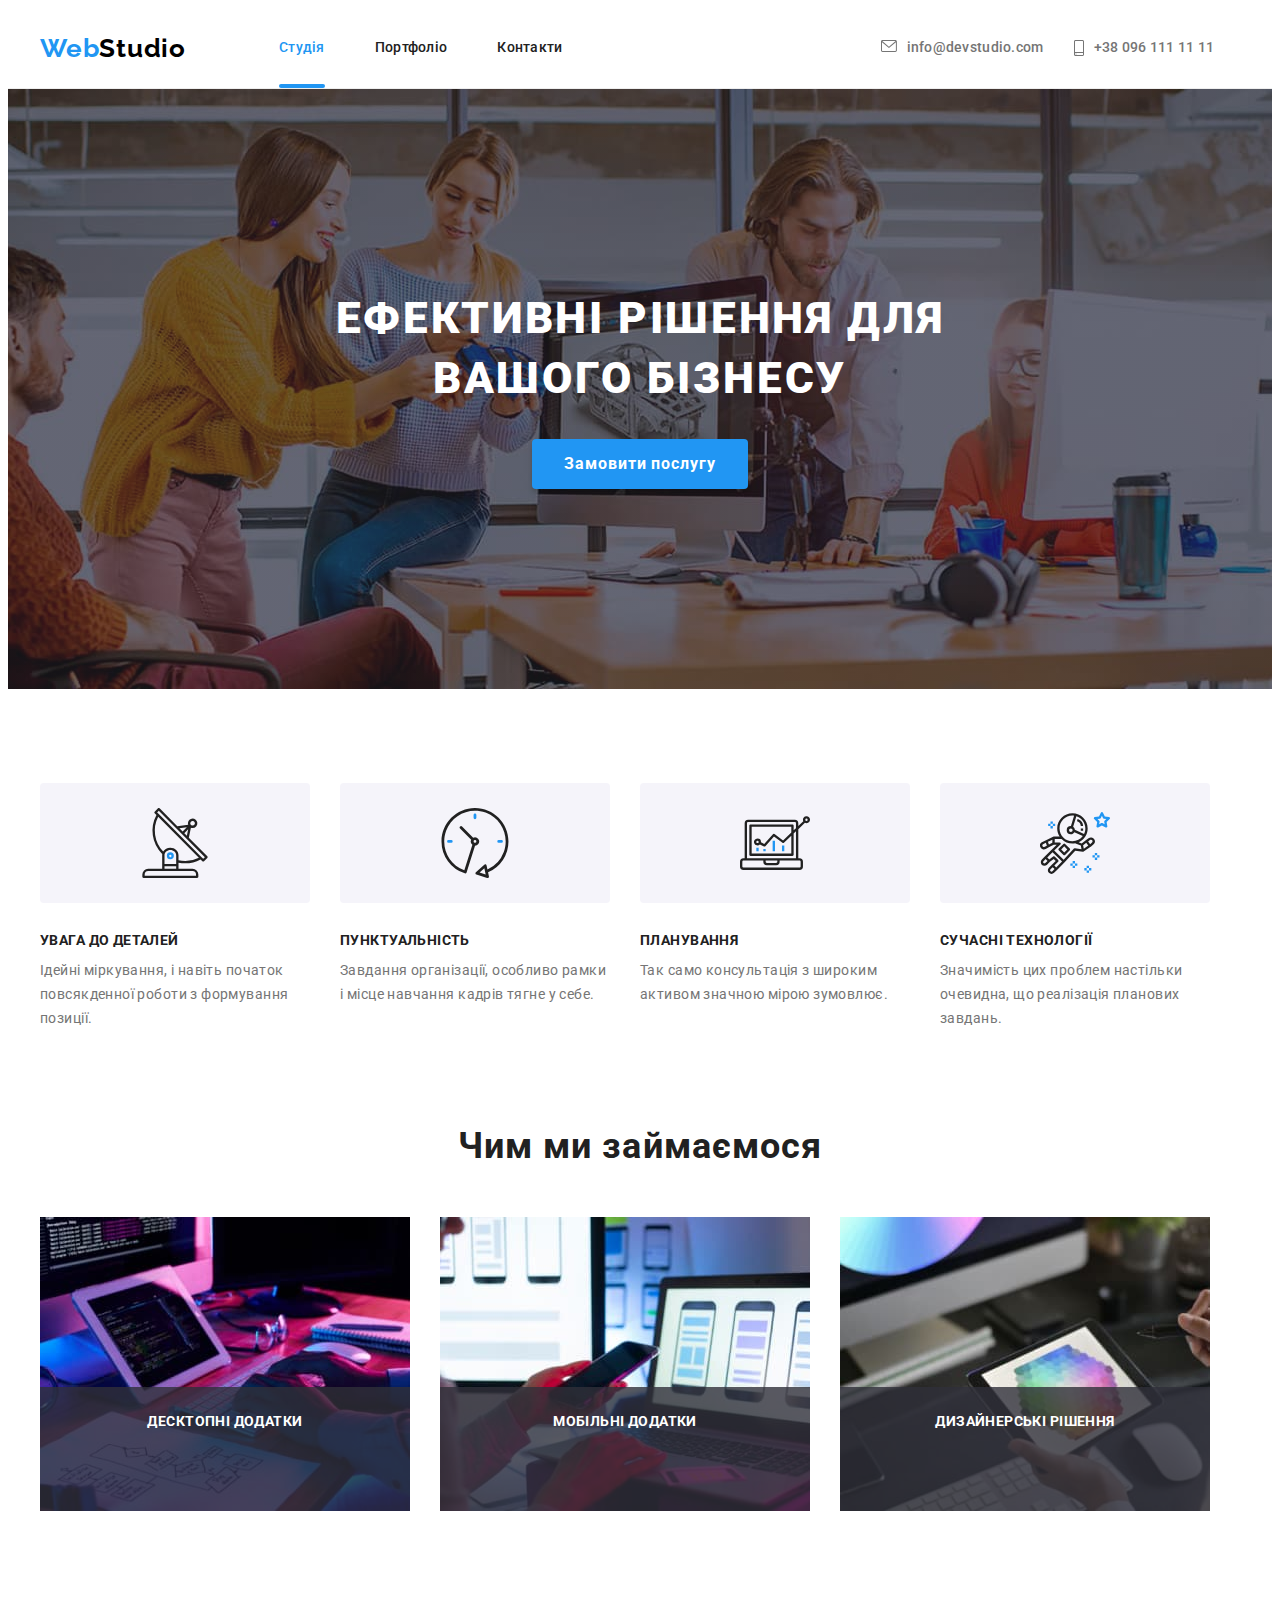
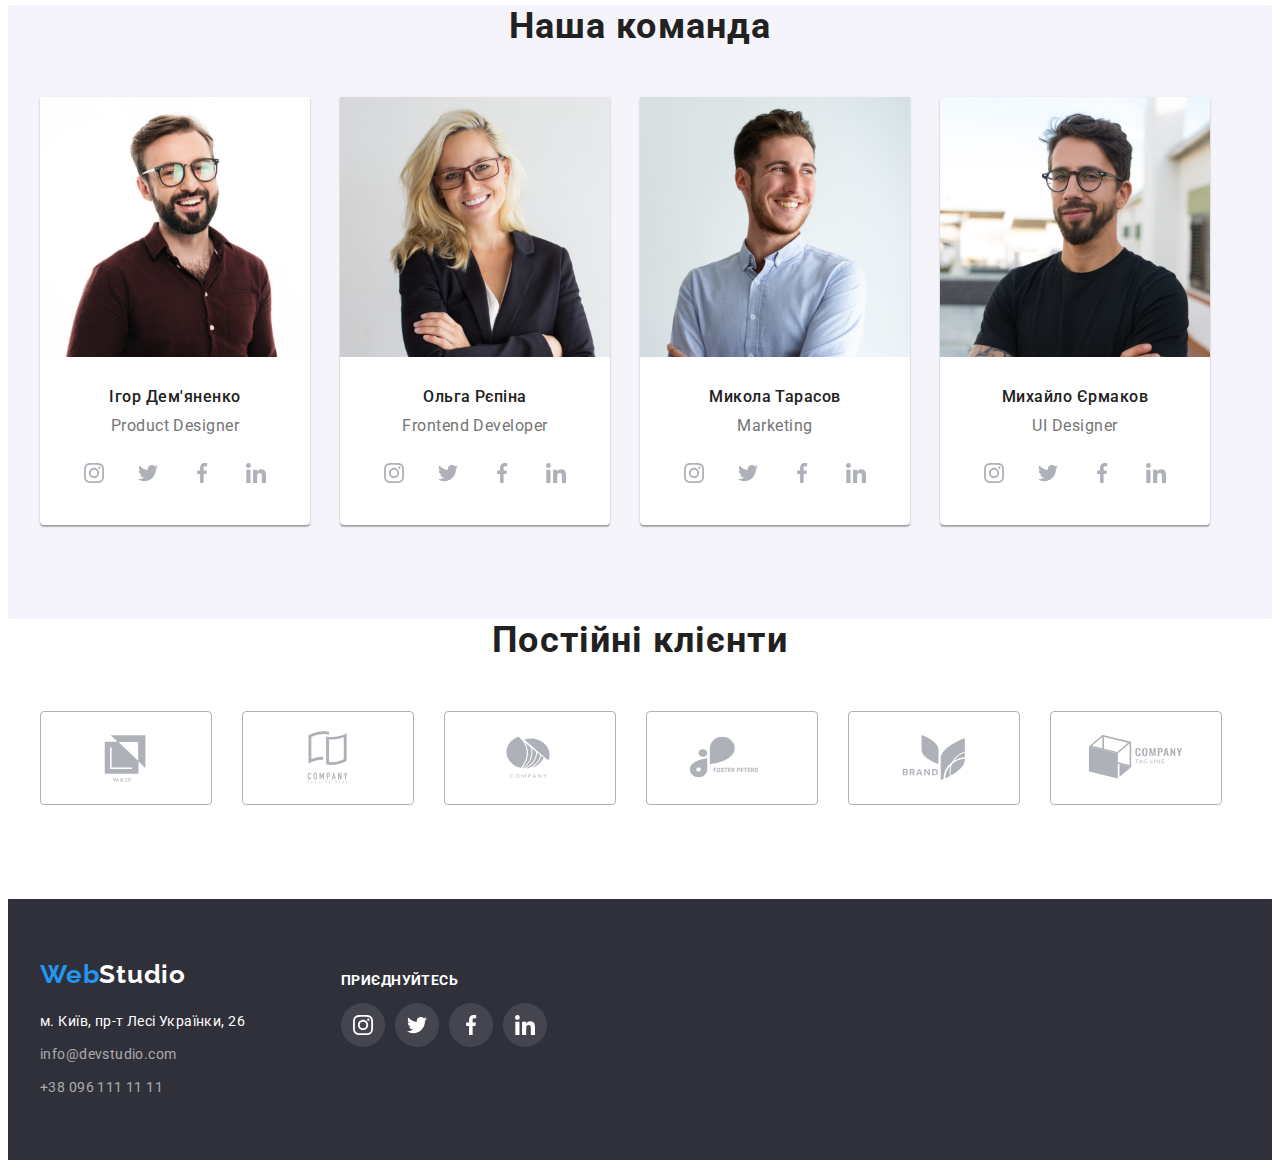
==== index.html @ 36e84498 "Initial commit" ====
<!DOCTYPE html>
<html lang="uk">
<head>
    <meta charset="UTF-8">
    <meta http-equiv="X-UA-Compatible" content="IE=edge">
    <meta name="viewport" content="width=device-width, initial-scale=1.0">
    <title>WebStudio</title>

   <!-- Modern normalize -->
    <link rel="stylesheet" href="https://cdnjs.cloudflare.com/ajax/libs/modern-normalize/1.1.0/modern-normalize.min.css"
    integrity="sha512-wpPYUAdjBVSE4KJnH1VR1HeZfpl1ub8YT/NKx4PuQ5NmX2tKuGu6U/JRp5y+Y8XG2tV+wKQpNHVUX03MfMFn9Q=="
    crossorigin="anonymous" referrerpolicy="no-referrer" />

   <!-- Fonts -->
    <link rel="preconnect" href="https://fonts.googleapis.com" />
    <link rel="preconnect" href="https://fonts.gstatic.com" crossorigin />
    <link href="https://fonts.googleapis.com/css2?family=Raleway:wght@700&family=Roboto:wght@400;500;700;900&display=swap"
        rel="stylesheet" />

    <!-- Custom styles -->
    <link rel="stylesheet" href="./css/styles.css">

</head>
<body>
    <!-- Header section -->
    <header class="header">
        <div class="container heder-container">
            <nav class="main-nav heder-container"> 
                <a class="logo link" href="/">Web<span class="logo-header">Studio</span></a>

                <ul class="site-nav list">
                    <li class="iteam"> <a href="" class=" heder-link link current ">Студія</a></li>
                    <li class="iteam"> <a href="./portfolio.html" class="heder-link link">Портфоліо</a></li>
                    <li class="iteam"> <a href="" class="heder-link link">Контакти</a></li>
                </ul>
            </nav>
            <div class="contacts">
                <a href="info@devstudio.com" class="link contacts-iteam"><svg class="envelope-icon" width="16" height="12">
                        <use href="./images/icons.svg#icon-envelope"></use>
                    </svg> info@devstudio.com</a>
                <a href="tel:+380961111111" class="link contacts-iteam"><svg class="smartphone-icon" width="10" height="16">
                        <use href="./images/icons.svg#icon-smartphone"></use>
                    </svg> +38 096 111 11 11</a>
            </div>
        </div>
    </header>

  <!-- Main section -->
    <main>        
        <!--Hero  -->
        <section class="hero hero-overlay">
            <div class="container">
            <h1 class="hero-title">Ефективні рішення для<br/>вашого бізнесу</h1>
            <button type="button" class="hero-button" data-modal-open>Замовити послугу</button>
            </div>
        </section>
        
        <!-- Feature -->
        <section class="section-feature">
            <div class="container">
            <h2 hidden>Особливості</h2>
            <ul class="feature-list list">
                <li class="sub-list icon-antenna">
                    <h3 class="subtitle transform">УВАГА ДО ДЕТАЛЕЙ</h3>
                    <p class="text">Ідейні міркування, і навіть початок повсякденної роботи з формування позиції.</p>
                </li>
                <li class="sub-list icon-clock">
                    <h3 class="subtitle transform">ПУНКТУАЛЬНІСТЬ</h3>
                    <p class="text">Завдання організації, особливо рамки і місце навчання кадрів тягне у себе.</p>
                </li>
                <li class="sub-list icon-diagram">
                    <h3 class="subtitle transform">ПЛАНУВАННЯ</h3>
                    <p class="text">Так само консультація з широким активом значною мірою зумовлює.</p>
                </li>
                <li class="sub-list icon-astronaut">
                    <h3 class="subtitle transform">СУЧАСНІ ТЕХНОЛОГІЇ</h3>
                    <p class="text">Значимість цих проблем настільки очевидна, що реалізація планових завдань.</p>
                </li>
            </ul>
            </div>
        </section>

        
            <!-- What are we doing? -->
        <section class="section section-devices">
            <div class="container">
            <h2 class="section-title">Чим ми займаємося</h2>
            <ul class="list device-box">
                <li class="device">
                    <img src="./images/box1.jpg" 
                    alt="девайси"
                    width="370"
                    height="294"
                    />
                    <div class="label-overlay">
                        <p class="label-text">Десктопні додатки</p>
                    </div>
                </li>
                <li class="device"><img src="./images/box2.jpg" alt="девайси width="370"
                    height="294""/>
                <div class="label-overlay">
                    <p class="label-text">Мобільні додатки</p>
                </div>
            </li>
                <li class="device"><img src="./images/box3.jpg" alt="девайси width="370"
                    height="294""/>
                <div class="label-overlay">
                    <p class="label-text">Дизайнерські рішення</p>
                </div>
            </li>
            </ul>
            </div>
        </section>

        <!-- Our-team -->
        <section class="section section-our-team">
            <div class="container">
            <h2 class="section-title">Наша команда</h2>
            <ul class="list our-team">
                <li class="team-cards">
                    <img src="./images/img1.jpg" 
                    alt="Член команди"
                    width="270"
                    height="260"
                    >
                    <div class="cards">
                    <h3 class="section-subtitle">Ігор Дем'яненко</h3>
                    <p class="team">Product Designer</p>
                    <ul class="socials list">
                        <li class="socials-iteams">
                            <a class="socials-link link" 
                                href="https://instagram.com"
                                target="_blank"
                                rel="noopener noreferrer"
                                arial-label="Instagram icons"
                            >
                            <svg class="socials-icon" width="20" height="20">
                                <use href="./images/icons.svg#icon-instagram"></use>
                            </svg>
                             </a>
                        </li>
                        <li class="socials-iteams">
                            <a class="socials-link link" 
                                href="https://twitter.com" 
                                target="_blank" 
                                rel="noopener noreferrer"
                                arial-label="Twitter icons">
                            <svg class="socials-icon" width="20" height="20">
                                <use href="./images/icons.svg#icon-twitter"></use>
                            </svg>
                            </a>
                        </li>
                        <li class="socials-iteams">
                            <a class="socials-link link" 
                                href="https://www.facebook.com" 
                                target="_blank" 
                                rel="noopener noreferrer"
                                arial-label="Facebook icons">
                            <svg class="socials-icon" width="20" height="20">
                                <use href="./images/icons.svg#icon-facebook"></use>
                            </svg>
                            </a>
                        </li>
                        <li class="socials-iteams">
                            <a class="socials-link link" 
                            href="https://www.linkedin.com" 
                            target="_blank" 
                            rel="noopener noreferrer"
                            arial-label="Linkedin icons">
                            <svg class="socials-icon" width="20" height="20">
                                <use href="./images/icons.svg#icon-linkedin"></use>
                            </svg>
                            </a>
                        </li>
                    </ul>
                    </div>
                </li>
                <li class="team-cards">
                    <img src="./images/img2.jpg" 
                    alt="Член команди" 
                    width="270" 
                    height="260">
                    <div class="cards">
                    <h3 class="section-subtitle">Ольга Рєпіна</h3>
                    <p class="team">Frontend Developer</p>
                    <ul class="socials list">
                        <li class="socials-iteams">
                            <a class="socials-link link"
                            href="https://instagram.com" target="_blank"
                            rel="noopener noreferrer"
                            arial-label="Instagram icons">
                            <svg class="socials-icon" width="20" height="20">
                                <use href="./images/icons.svg#icon-instagram"></use>
                            </svg>
                            </a>
                        </li>
                        <li class="socials-iteams">
                            <a class="socials-link link" 
                            href="https://twitter.com" 
                            target="_blank" rel="noopener noreferrer"
                            arial-label="Twitter icons">
                            <svg class="socials-icon" width="20" height="20">
                                <use href="./images/icons.svg#icon-twitter"></use>
                            </svg>
                            </a>
                        </li>
                        <li class="socials-iteams">
                            <a class="socials-link link" 
                            href="https://www.facebook.com" 
                            target="_blank" 
                            rel="noopener noreferrer"
                            arial-label="Facebook icons">
                            <svg class="socials-icon" width="20" height="20">
                                <use href="./images/icons.svg#icon-facebook"></use>
                            </svg>
                            </a>
                        </li>
                        <li class="socials-iteams">
                            <a class="socials-link link" 
                            href="https://www.linkedin.com" 
                            target="_blank" 
                            rel="noopener noreferrer"
                            arial-label="Linkedin icons">
                            <svg class="socials-icon" width="20" height="20">
                                <use href="./images/icons.svg#icon-linkedin"></use>
                            </svg>
                            </a>
                        </li>
                    </ul>
                    </div>
                </li>
                <li class="team-cards">
                    <img src="./images/img3.jpg"
                    alt="Член команди" 
                    width="270" 
                    height="260">
                    <div class="cards">
                    <h3 class="section-subtitle">Микола Тарасов</h3>
                    <p class="team">Marketing</p>
                    <ul class="socials list">
                        <li class="socials-iteams">
                            <a class="socials-link link" 
                            href="https://instagram.com" 
                            target="_blank" 
                            rel="noopener noreferrer"
                            arial-label="Instagram icons">
                            <svg class="socials-icon" width="20" height="20">
                                <use href="./images/icons.svg#icon-instagram"></use>
                            </svg>
                            </a>
                        </li>
                        <li class="socials-iteams">
                            <a class="socials-link link" 
                            href="https://twitter.com" 
                            target="_blank" 
                            rel="noopener noreferrer"
                            arial-label="Twitter icons">
                            <svg class="socials-icon" width="20" height="20">
                                <use href="./images/icons.svg#icon-twitter"></use>
                            </svg>
                            </a>
                        </li>
                        <li class="socials-iteams">
                            <a class="socials-link link" 
                            href="https://www.facebook.com" 
                            target="_blank" 
                            rel="noopener noreferrer"
                            arial-label="Facebook icons">
                            <svg class="socials-icon" width="20" height="20">
                                <use href="./images/icons.svg#icon-facebook"></use>
                            </svg>
                            </a>
                        </li>
                        <li class="socials-iteams">
                            <a class="socials-link link" 
                            href="https://www.linkedin.com" 
                            target="_blank" 
                            rel="noopener noreferrer"
                            arial-label="Linkedin icons">
                            <svg class="socials-icon" width="20" height="20">
                                <use href="./images/icons.svg#icon-linkedin"></use>
                            </svg>
                            </a>
                        </li>
                    </ul>
                    </div>
                </li>
                <li class="team-cards">
                    <img src="./images/img4.jpg" 
                    alt="Член команди" 
                    width="270" 
                    height="260">
                    <div class="cards">
                    <h3 class="section-subtitle">Михайло Єрмаков</h3>
                    <p class="team">UI Designer</p>
                    <ul class="socials list">
                        <li class="socials-iteams">
                            <a class="socials-link link" 
                            href="https://instagram.com" 
                            target="_blank" 
                            rel="noopener noreferrer"
                            arial-label="Instagram icons">
                            <svg class="socials-icon" width="20" height="20">
                                <use href="./images/icons.svg#icon-instagram"></use>
                            </svg>
                            </a>
                        </li>
                        <li class="socials-iteams">
                            <a class="socials-link link" 
                            href="https://twitter.com" 
                            target="_blank" 
                            rel="noopener noreferrer"
                            arial-label="Twitter icons">
                            <svg class="socials-icon" width="20" height="20">
                                <use href="./images/icons.svg#icon-twitter"></use>
                            </svg>
                            </a>
                        </li>
                        <li class="socials-iteams">
                            <a class="socials-link link" 
                            href="https://www.facebook.com" 
                            target="_blank" 
                            rel="noopener noreferrer"
                            arial-label="Facebook icons">
                            <svg class="socials-icon" width="20" height="20">
                                <use href="./images/icons.svg#icon-facebook"></use>
                            </svg>
                            </a>
                        </li>
                        <li class="socials-iteams">
                            <a class="socials-link link" 
                            href="https://www.linkedin.com" 
                            target="_blank" 
                            rel="noopener noreferrer"
                            arial-label="Linkedin icons">
                            <svg class="socials-icon" width="20" height="20">
                                <use href="./images/icons.svg#icon-linkedin"></use>
                            </svg>
                            </a>
                        </li>
                    </ul>
                    </div>
                </li>
            </ul>
            </div>
        </section>
        <section class="section section-clients">
            <div class="container">
            <h2 class="regular-clients-title">Постійні клієнти</h2>
            <ul class="list regular-clients">
                <li class="client-icon">
                    <a class="client-company link"
                    href=""
                    target="_blank"
                    rel="noopener noreferrer"
                    aria-label="YA & CO">
                    <svg class="logo-icon" width="106" height="60">
                        <use href="./images/icons.svg#icon-Logo-company1"></use>
                    </svg>
                    </a>
                </li>
                <li class="client-icon">
                    <a class="client-company link" 
                    href="" target="_blank" rel="noopener noreferrer" 
                    aria-label="Company Tagline Here">
                    <svg class="logo-icon" width="106" height="60">
                        <use href="./images/icons.svg#icon-Logo-company2"></use>
                    </svg>
                    </a>
                </li>
                <li class="client-icon">
                    <a class="client-company link" 
                    href="" target="_blank" 
                    rel="noopener noreferrer" 
                    aria-label="COMPANY">
                    <svg class="logo-icon" width="106" height="60">
                        <use href="./images/icons.svg#icon-Logo-company3"></use>
                    </svg>
                    </a>
                </li>
                <li class="client-icon">
                    <a class="client-company link" 
                    href="" target="_blank" 
                    rel="noopener noreferrer" 
                    aria-label="Foster Peters">
                    <svg class="logo-icon" width="106" height="60">
                        <use href="./images/icons.svg#icon-Logo-company4"></use>
                    </svg>
                    </a>
                </li>
                <li class="client-icon">
                    <a class="client-company link" 
                    href="" target="_blank" 
                    rel="noopener noreferrer" 
                    aria-label="Brand">
                    <svg class="logo-icon" width="106" height="60">
                        <use href="./images/icons.svg#icon-Logo-company5"></use>
                    </svg>
                    </a>
                </li>
                <li class="client-icon">
                <a class="client-company link" 
                href="" target="_blank" 
                rel="noopener noreferrer" 
                aria-label="Company Tag Line">
                <svg class="logo-icon" width="106" height="60">
                    <use href="./images/icons.svg#icon-Logo-company6"></use>
                </svg>
                </a>
                </li>
            </ul>
            </div>
        </section>
    </main>

<!-- Footer section -->
<footer class ="footer-bg">
<div class="container footer">
    <div class="footer-adress">
        <div class="ft-logo">
            <a href="./index.html" class="logo link ">Web<span class="logo-footer">Studio</span></a>
        </div>
    <address>
        <ul class="address list">
            <li class="contact-list">
                <a href="https://goo.gl/maps/HazbPc8kqFYKP1meA" 
                target="_blank"
                rel="noopener noreferrer nofololow"
                class="address city link">м. Київ, пр-т Лесі Українки, 26</a>
            </li>
            <li class="contact-list">
                <a href="mailto:info@devstudio.com" class="address info link">info@devstudio.com</a>
            </li>
            <li class="contact-list">
                <a href="tel:+380961111111" class="address info link">+38 096 111 11 11</a>
            </li>
        </ul>
    </address>
    </div>
   
    
    <div class="social-networks">
        <h3 class="title-social-networks">ПРИЄДНУЙТЕСЬ</h3>
        <ul class="ft-socials list">
            <li class="socials-iteams">
                <a class="ft-socials-link link" 
                href="https://instagram.com" 
                target="_blank" rel="noopener noreferrer"
                arial-label="Instagram icons">
                 <svg class="ft-socials-icon" width="20" height="20">
                    <use href="./images/icons.svg#icon-instagram"></use>
                </svg>
                </a>
             </li>
            <li class="socials-iteams">
                <a class="ft-socials-link link" href="https://twitter.com" target="_blank" rel="noopener noreferrer"
                    arial-label="Twitter icons">
                    <svg class="ft-socials-icon" width="20" height="20">
                        <use href="./images/icons.svg#icon-twitter"></use>
                    </svg>
                </a>
            </li>
            <li class="socials-iteams">
                <a class="ft-socials-link link" href="https://www.facebook.com" target="_blank" rel="noopener noreferrer"
                    arial-label="Facebook icons">
                    <svg class="ft-socials-icon" width="20" height="20">
                        <use href="./images/icons.svg#icon-facebook"></use>
                    </svg>
                </a>
            </li>
            <li class="socials-iteams">
                <a class="ft-socials-link link" href="https://www.linkedin.com" target="_blank" rel="noopener noreferrer"
                    arial-label="Linkedin icons">
                    <svg class="ft-socials-icon" width="20" height="20">
                        <use href="./images/icons.svg#icon-linkedin"></use>
                    </svg>
                </a>
            </li>
        </ul>
    </div>
</div>
</footer>

<!-- Modal Window-->
<div class="backdrop is-hidden" data-modal>
    <div class="modal">
        <button class="btn-close" data-modal-close>
            <svg class="icon-close" width="18px" height="18px">
                 <use href="images/icons.svg#icon-close-black"></use>
            </svg>
        </button>
    </div>
</div>

<!-- Script -->
<script src="./js/modal.js"></script>

</body>
</html>
---- css/styles.css ----
:root {
    --accent-color: #2196F3;
    --primary-text-color: #757575;
    --primary-heading-color: #212121;
    --primary-color:#FFFFFF;
    --background-color: #2F303A;
    --secondary-logo-color: #000000;
    --secondary-contacts-color:rgba(255, 255, 255, 0.6);
    --color-shadow-hero-button: rgba(0, 0, 0, 0.15);
    --color-bg-btn-filters: #F5F4FA;
    --border-color: #EEEEEE;
    --main-icons-color: #AFB1B8;


    /* Fonts */
    --main-font: Roboto;
    --logo-font: Raleway;

    --anima-fast: 250ms cubic-bezier(0.4, 0, 0.2, 1);
}


/* Base styles */
body {
    font-family: var(--main-font), sans-serif;
    background-color: var(--primary-color);
    color: var(--primary-text-color);
}
.list {
    padding: 0;
    margin: 0;
    list-style: none;
}
.link {
    text-decoration: none;
}

.container {
    width: 1200px;
    padding-right: 15px;
    padding-left: 15px;
    margin: 0 auto;
   
    
}

img {
    display: block;
    max-width: 100%;
    height: auto;
}

.logo {
        font-family: var(--logo-font);
        font-weight: 700;
        font-size: 26px;
        line-height: 1.19;
        letter-spacing: 0.03em;
    
        color: var(--accent-color);
}
.logo-header {
    color:var(--secondary-logo-color);
}
.logo-footer {
    color: var(--primary-color);
}
button {
    border: 0;
}

/* Header */

/*Nav*/
.header {
    border-bottom: 1px solid var(--border-color);
}
.heder-container {
    display: flex;
    align-items: center;
}
.main-nav {
    display: flex;
}
.site-nav {
    display: flex;
    margin-left: 93px;
    margin-right: 318px;
}

 .site-nav .iteam:not(:last-child) {
    margin-right: 50px;
}

.site-nav .link {
    display: block;
    padding-top: 32px;
    padding-bottom: 32px;

    color: var(--primary-heading-color);
    font-weight: 500;
    font-size: 14px;
    line-height: 1.14;
    letter-spacing: 0.02em;

    transition: color var(--anima-fast);

    
}
.site-nav .link:hover,
.site-nav .link:focus {
    color: var(--accent-color);
}
.site-nav .link.current {
    color: var(--accent-color);
}
.heder-link {
    position: relative;
}
.heder-link::after {
    content: "";
    position: absolute;
    bottom: 0;

    display: block;
    width: 100%;
    height: 4px;

    border-radius: 2px;
    background-color: var(--accent-color);
    opacity: 0;
}
.heder-link.current::after {
    opacity: 1;
}

.contacts {
    display: flex;
    align-items: center;
    gap: 30px;
}

.contacts-iteam {
    display: flex;
    justify-content: center;
    gap: 10px;

    font-weight: 500;
    font-size: 14px;
    line-height: 1.14;
    letter-spacing: 0.02em;

    color: var(--primary-text-color);

    transition: color var(--anima-fast);
}

.envelope-icon,
.smartphone-icon {
    fill: currentColor;
}
.contacts-iteam:hover,
.contacts-iteam:focus {
    color: var(--accent-color);
}



/* Hero*/
.hero {
    background: var(--background-color);
    text-align: center;
    padding-top: 200px;
    padding-bottom: 200px;
}
.hero-overlay {
    max-width: 1600px;
    height: 600;
    margin-left: auto;
    margin-right: auto;
    background-image: linear-gradient(rgba(47, 48, 58, 0.4), rgba(47, 48, 58, 0.4)),
     url('../images/hero.jpg');
    background-repeat: no-repeat;
    background-position: center;
    background-size: cover;
    
}
.hero-title {
    margin-top: 0;
    margin-bottom: 30px;
        
    font-weight: 900;
    font-size: 44px;
    line-height: 1.36;
    letter-spacing: 0.06em;
    text-transform: uppercase;

    color: var(--primary-color);

     
}
.hero-button {
    padding: 10px 32px;
    
    font-family: inherit;
    font-weight: 700;
    font-size: 16px;
    line-height: 1.9;
    align-items: center;   
    letter-spacing: 0.06em;
    cursor: pointer;

    color: var(--primary-color);
    background: var(--accent-color);
    box-shadow: 0px 4px 4px var(--color-shadow-hero-button);
    border-radius: 4px;
}


/*Section*/

.section {
    padding-bottom: 94px;
}
.section-title {
    margin-top: 0;
    margin-bottom: 50px;

    font-size: 36px;
    line-height: 1.17;
    text-align: center;
    letter-spacing: 0.03em;

    color: var(--primary-heading-color);
}


/* Features */
.section-feature {
    padding-top: 94px;
    padding-bottom: 94px;
    
}

.feature-list {
    display: flex;
}
.sub-list {
    width: 270px;
}
.sub-list::before {
    display: block;
    content: "";
    height: 120px;
    background-size: 70px;
    background-repeat: no-repeat;
    background-position: center;
    background-color: var(--color-bg-btn-filters);
    
    margin-bottom: 30px;
    border-radius: 4px;
}
.icon-antenna::before {
    background-image: url(../images/antenna.svg);
    
}
.icon-clock::before {
    background-image: url(../images/clock.svg);
    
}
.icon-diagram::before {
    background-image: url(../images/diagram.svg);
   
}
.icon-astronaut::before {
    background-image: url(../images/astronaut.svg);
    
}
 .feature-list .sub-list:not(:last-child) {
     margin-right: 30px;
 }
.subtitle {
    margin-top: 0;
    margin-bottom: 10px;

    font-size: 14px;
    line-height: 1.14;
    letter-spacing: 0.03em; 
    text-transform: uppercase;

    color: var(--primary-heading-color);
}
.text {
    margin-top: 0;
    margin-bottom: 0;
    
    font-size: 14px;
    line-height: 1.71;
    letter-spacing: 0.03em;

    color: var(--primary-text-color);
}

/* What are we doing? */
/* Чим займаємося */
.device {
    position: relative;
    padding-top: 0;
    
}
.device-box {
    display: flex;
}
.device:not(:last-child) {
    margin-right: 30px;
}
.label-overlay {
    position: absolute;
    bottom: 0;
    padding-top: 27px;
    padding-bottom: 27px;

    width: 100%;
    height: 70px;
    

    background: rgba(47, 48, 58, 0.8);
}
.label-text {
    margin: 0;

    font-weight: 700;
    font-size: 14px;
    line-height: 1.14;
    text-align: center;
    letter-spacing: 0.03em;
    text-transform: uppercase;
    
    color: var(--primary-color);
}

/* Our-team */
/* Наша команда */
.section-our-team {
    background-color: var(--color-bg-btn-filters);
    padding-bottom: 94px;
}
.our-team {
    display: flex;

}
.team-cards {
    background: var(--primary-color);
    box-shadow: 0px 1px 3px rgba(0, 0, 0, 0.12), 0px 1px 1px rgba(0, 0, 0, 0.14), 0px 2px 1px rgba(0, 0, 0, 0.2);
    border-radius: 0px 0px 4px 4px;
}
.team-cards:not(:last-child) {
    margin-right: 30px;
}

.team {
    margin-top: 0;
    margin-bottom: 16px;

    font-size: 16px;
    line-height: 1.19;
    letter-spacing: 0.03em;

    color: var(--primary-text-color);
}
.cards{
    padding-top: 30px;
    padding-bottom: 30px;
    text-align: center;
}
.section-subtitle {
    margin-top: 0;
    margin-bottom: 10px;
    
    font-weight: 500;
    font-size: 16px;
    line-height: 1.19;
    letter-spacing: 0.03em;

    color: var(--primary-heading-color);
 }
 /* Socials */
 .socials {
    display: flex;
    justify-content: center;
    align-items: center;
    gap: 10px;
 }
.socials-link {
    display: flex;
    justify-content: center;
    align-items: center; 
    width: 44px;
    height: 44px;
    border-radius: 50%;

    color: var(--primary-color);

    transition: background var(--anima-fast);
}
.socials-link:hover,
.socials-link:focus {
    background: var(--accent-color);
}
.socials-icon {
    fill: var(--main-icons-color);
    transition: fill var(--anima-fast);
}
.socials-link:hover .socials-icon,
.socials-link:focus .socials-icon {
    fill: var(--primary-color);
}

/* Regular clients */
/* Постійні клієнти */
.regular-clients-title {
    margin-top: 0;
    margin-bottom: 50px;

    font-size: 36px;
    line-height: 1.17;
    text-align: center;
    letter-spacing: 0.03em;
    
    color: var(--primary-heading-color);
}

.regular-clients {
    display: flex;
    gap: 30px;
}
.client-company {
    display: flex;
    justify-content: center;
    align-items: center;

    width: 170px;
    height: 92px;

    border: 1px solid var(--main-icons-color);
    border-radius: 4px;

    transition: border-color var(--anima-fast);
}
.client-company:hover, 
.client-company:focus {
    border-color: var(--accent-color);
}

.logo-icon {
fill: var(--main-icons-color);

transition: fill var(--anima-fast);
}
.client-company:hover .logo-icon,
.client-company:focus .logo-icon{
    border-color: var(--accent-color);
    fill: var(--accent-color);
} 

/* Footer*/
.address {
    font-style: normal;
    font-size: 14px;
    line-height: 1.71;
    letter-spacing: 0.03em;  

    transition: color var(--anima-fast);
}
.ft-logo {
    margin-bottom: 20px;
}
.contact-list {
    width: 231px;
}
.contact-list:not(:last-child) {
    margin-bottom: 9px;
}
.address .city {
    color: var(--primary-color);   
}
.address .info {
    color: var(--secondary-contacts-color); 
}
.address:hover,
.address:focus {
    color: var(--accent-color);
}
.footer-bg {
    background: var(--background-color);
    padding-top: 60px;
    padding-bottom: 60px;
}
 /* Соціальні мережі */
/* social networks */
.footer {
    display: flex;
    gap: 70px;
}

.social-networks {
    display: block;
    width: 206px;
    padding: 0;
} 
.title-social-networks {
    font-size: 14px;
    line-height: 1.14;
    letter-spacing: 0.03em;
    text-transform: uppercase;
    
    color: var(--primary-color);
}
.ft-socials {
     display: flex;
     justify-content: center;
     align-items: center;
     gap: 10px;
}

.ft-socials-link {
    display: flex;
    justify-content: center;
    align-items: center;
    width: 44px;
    height: 44px;

    border-radius: 50%;
    background: rgba(255, 255, 255, 0.1);
    
    transition: background var(--anima-fast);
}
 .ft-socials-icon {
     fill: var(--primary-color);
}

 .ft-socials-link:hover,
 .ft-socials-link:focus {
     background: var(--accent-color);
}

 

/* Portfolio */
.project {
    padding-top: 94px;
    padding-bottom: 94px;
}
.filter {
    display: flex;
    justify-content: center;
    margin-bottom: 50px;
}
.btn {
    background: var(--color-bg-btn-filters);
    border-radius: 4px;
}
.btn:not(:last-child) {
    margin-right: 8px;
    
}
.button-filter {
    padding: 6px 22px;
    border-radius: 4px;
       
    font-family: inherit;
    font-style: normal;
    font-weight: 500;
    font-size: 16px;
    line-height: 1.62;
    text-align: center;
    letter-spacing: 0.03em;
    cursor: pointer;

    color: var(--primary-heading-color);

    transition: background var(--anima-fast), box-shadow var(--anima-fast), color var(--anima-fast);
}
.button-filter:hover,
.button-filter:focus {
    background: var(--accent-color);
    box-shadow: 0px 3px 1px rgba(0, 0, 0, 0.1), 0px 1px 2px rgba(0, 0, 0, 0.08), 0px 2px 2px rgba(0, 0, 0, 0.12);
    color: var(--primary-color);
}

.group {
    display: flex;
    flex-wrap: wrap;
}
.group-iteam {
    width: 370px;
    background: var(--primary-color);
    border: 1px solid var(--border-color);

    transition: box-shadow var(--anima-fast);
}
.group-thumb {
    position: relative;
    overflow: hidden;
        
}

.group-iteam-overlay {
    position: absolute;
    top: 0;
    left: 0;

    transform: translateY(100%);
    
    width: 100%;
    height: 294;
    padding: 63px 24px; 

    background: rgba(33, 150, 243, 0.9);

    transition: transform var(--anima-fast);
    
}
.text-overlay {
    margin: 0;
   
    font-size: 18px;
    line-height: 1.56;
    letter-spacing: 0.03em;
    
    color: var(--primary-color); 
}
.group-iteam:hover .group-iteam-overlay {
    transform: translateY(0);
}
.group-iteam:not(:nth-child(3n)) {
    margin-right: 30px;
}
.group-iteam:not(:nth-last-child(-n+3)) {
    margin-bottom: 30px;
}
.group-iteam:hover,
.group-iteam:focus {
    box-shadow: 0px 1px 1px rgba(0, 0, 0, 0.12), 0px 4px 4px rgba(0, 0, 0, 0.06), 1px 4px 6px rgba(0, 0, 0, 0.16);team-cards
}
.group-container {
   padding: 20px 24px;
}
    
.group-title {   
    margin-top: 0;
    margin-bottom: 4px;

    font-size: 18px;
    line-height: 2;
    letter-spacing: 0.06em;

    color: var(--primary-heading-color);
}
.group-text {
    margin-top: 0;
    margin-bottom: 0;
    
    font-size: 16px;
    line-height: 1.88;
    letter-spacing: 0.03em;

    color: var(--primary-text-color);
}

/* Modal Window */
.backdrop {
    position: fixed;
    top: 0;
    left: 0;
    width: 100%;
    height: 100%;

    background: rgba(0, 0, 0, 0.2);

    opacity: 1;
    transition: opacity var(--anima-fast), visibility var(--anima-fast);
}
.backdrop.is-hidden {
    opacity: 0;
    visibility: hidden;
    pointer-events: none;

}
.backdrop.is-hidden.modal {
    opacity: 0;
    transform: translate (-50%, -50%) scale(0.3);
}
.modal {
    position: absolute;
    top: 50%;
    left: 50%;
    transform: translate(-50%, -50%);

    min-width: 528px;
    min-height: 581px;

    background: var(--primary-color);
    box-shadow: 0px 1px 3px rgba(0, 0, 0, 0.12), 0px 1px 1px rgba(0, 0, 0, 0.14), 0px 2px 1px rgba(0, 0, 0, 0.2);
    border-radius: 4px;

    transform: translate (-50%, -50%) scale(1);

    transition: transform var(--anima-fast), opacity var(--anima-fast);
}
.btn-close {
    position: absolute;
    top: 8px;
    right: 8px;
    
    padding: 0;
    display: inline-flex;
    justify-content: center;
    align-items: center;
    cursor: pointer;

    width: 30px;
    height: 30px;

    background: var(--primary-color);
    border: 1px solid rgba(0, 0, 0, 0.1);
    border-radius: 50%;
    
    
}
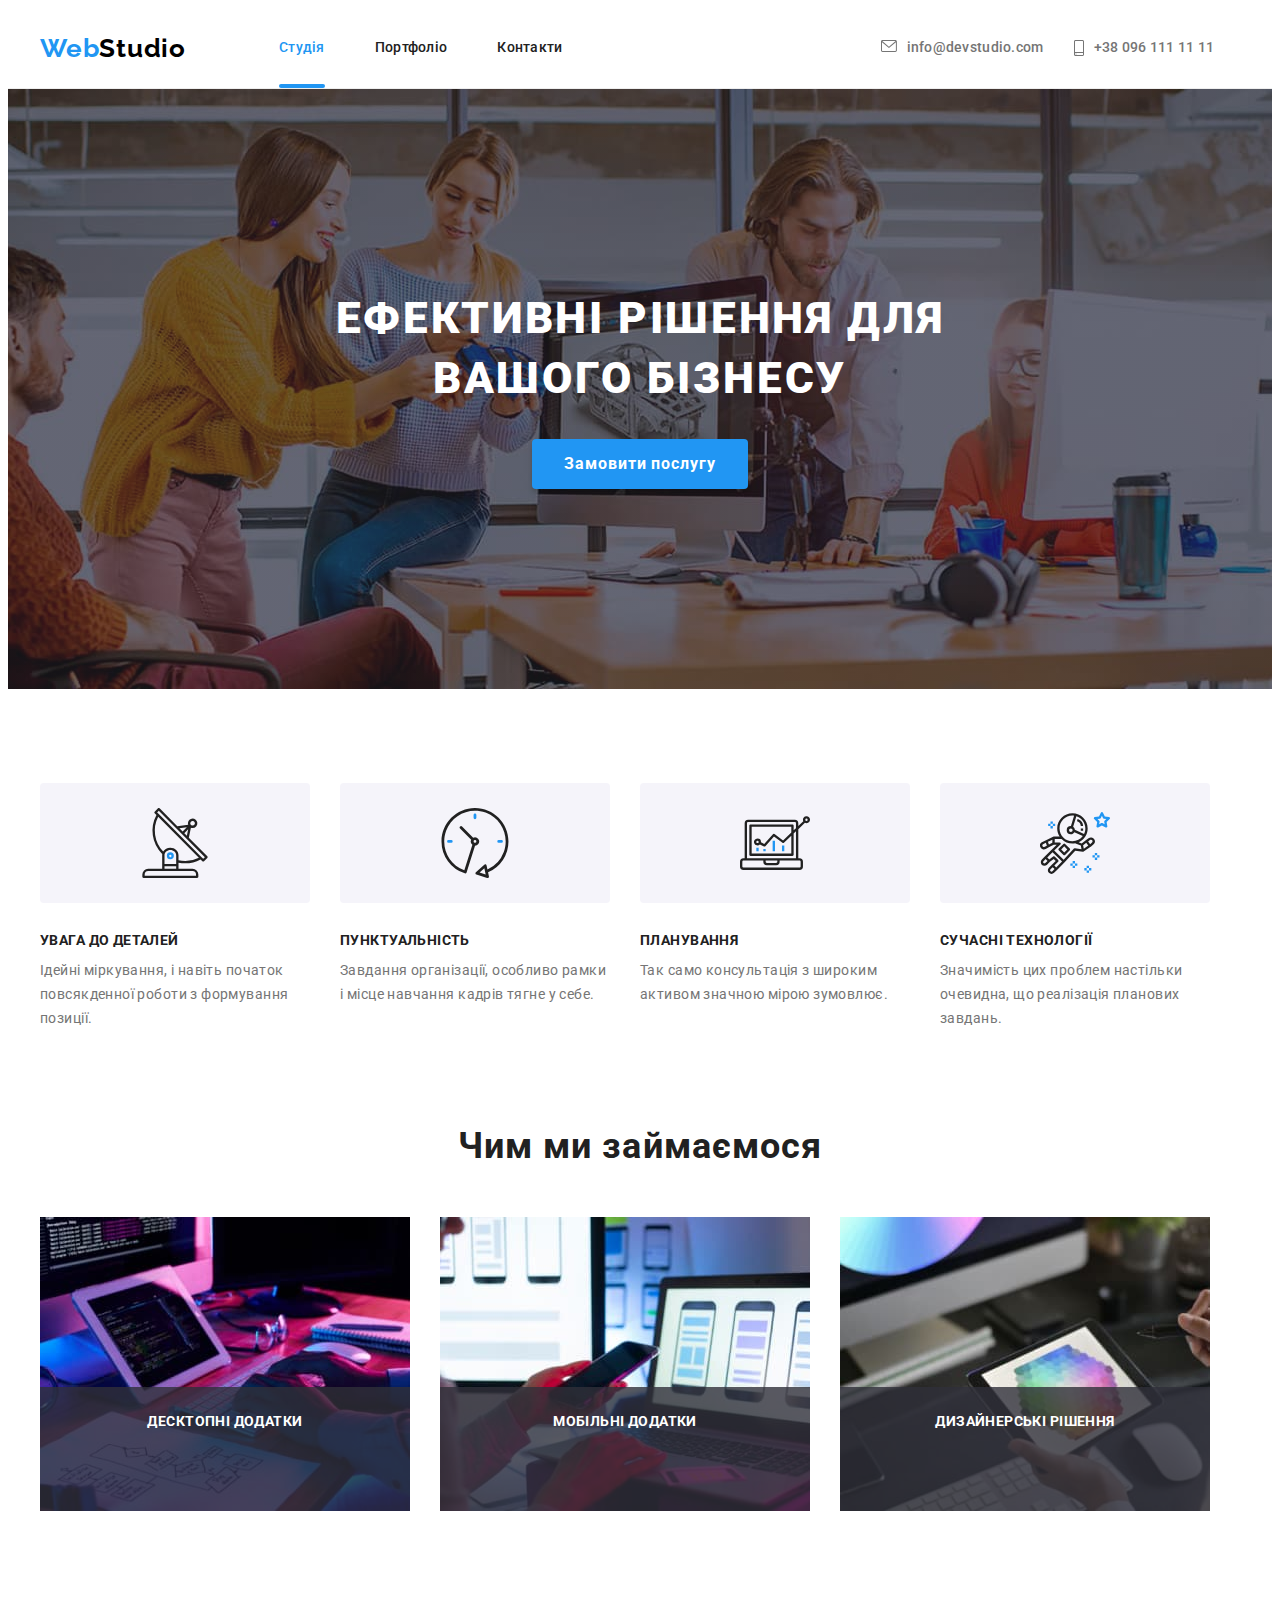
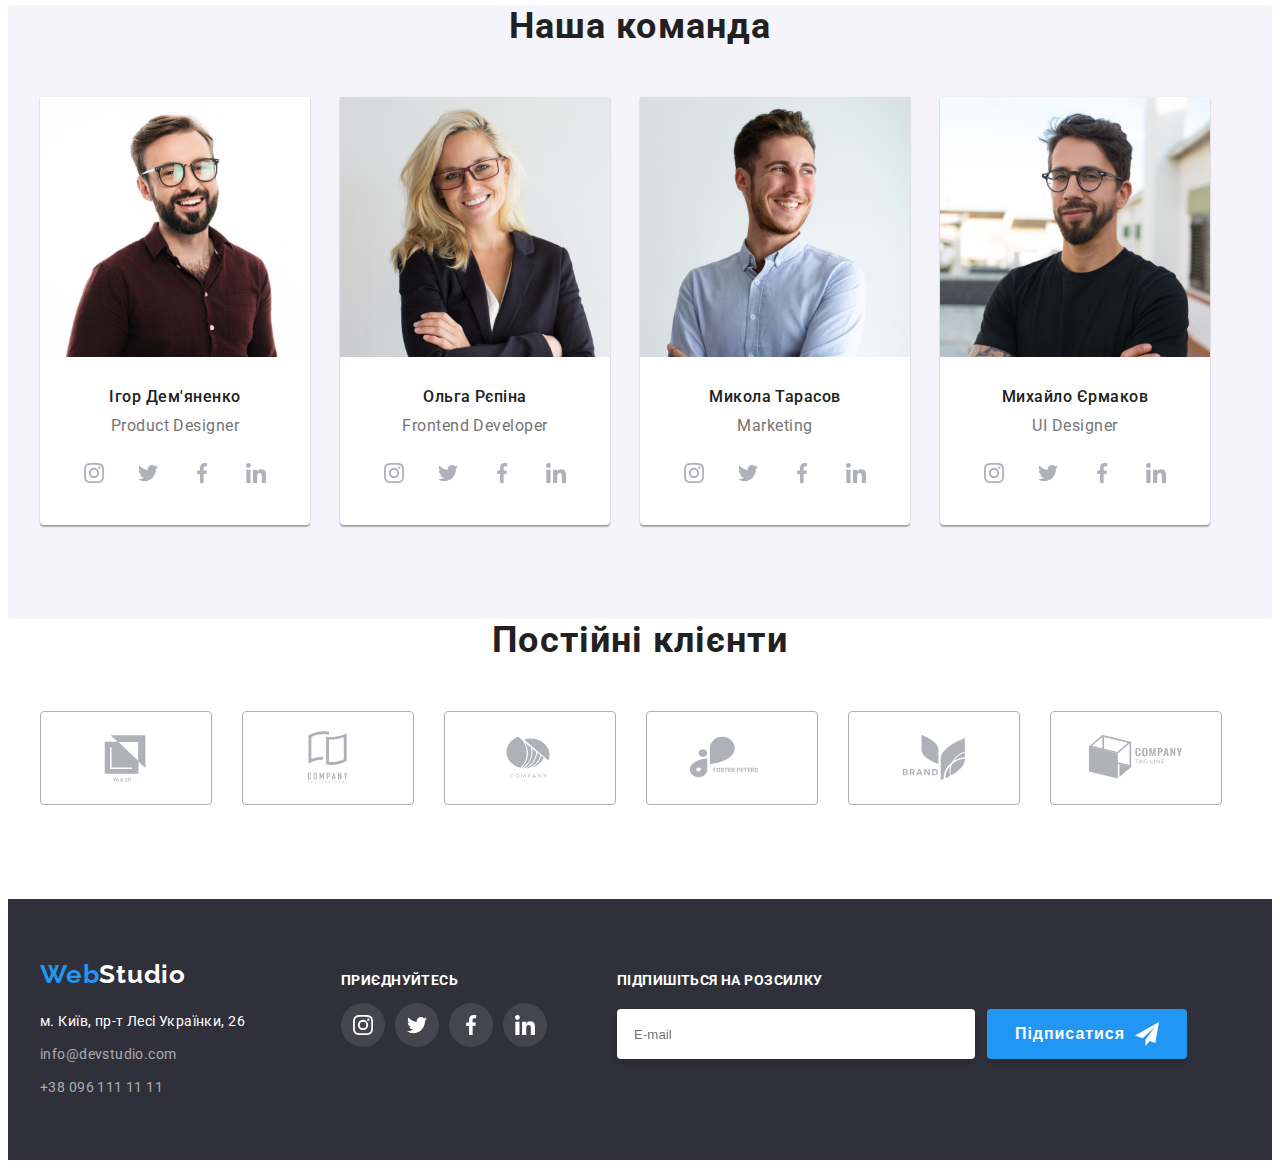
==== commit a7fc42fc: "footer-form" ====
--- a/index.html
+++ b/index.html
@@ -420,22 +420,22 @@
         <div class="ft-logo">
             <a href="./index.html" class="logo link ">Web<span class="logo-footer">Studio</span></a>
         </div>
-    <address>
-        <ul class="address list">
-            <li class="contact-list">
-                <a href="https://goo.gl/maps/HazbPc8kqFYKP1meA" 
-                target="_blank"
-                rel="noopener noreferrer nofololow"
-                class="address city link">м. Київ, пр-т Лесі Українки, 26</a>
-            </li>
-            <li class="contact-list">
-                <a href="mailto:info@devstudio.com" class="address info link">info@devstudio.com</a>
-            </li>
-            <li class="contact-list">
-                <a href="tel:+380961111111" class="address info link">+38 096 111 11 11</a>
-            </li>
-        </ul>
-    </address>
+        <address>
+            <ul class="address list">
+                <li class="contact-list">
+                    <a href="https://goo.gl/maps/HazbPc8kqFYKP1meA" 
+                    target="_blank"
+                    rel="noopener noreferrer nofololow"
+                    class="address city link">м. Київ, пр-т Лесі Українки, 26</a>
+                </li>
+                <li class="contact-list">
+                    <a href="mailto:info@devstudio.com" class="address info link">info@devstudio.com</a>
+                </li>
+                <li class="contact-list">
+                    <a href="tel:+380961111111" class="address info link">+38 096 111 11 11</a>
+                </li>
+            </ul>
+        </address>
     </div>
    
     
@@ -478,6 +478,21 @@
             </li>
         </ul>
     </div>
+    <div class="footer-subscription">
+        <h3 class="title-subscription">Підпишіться на розсилку</h3>
+        <form class="form-subscription" name="subscription" >
+            <div class="subscription">
+                <label class="user-mail">
+                    <input  class="e-mail" type="email" name="user_mail" placeholder="E-mail"/>
+                    <button type="submit" class="btn-subscription">Підписатися 
+                        <svg class="icon-send" width="24" height="24">
+                            <use href="./images/icons.svg#icon-send"></use>
+                        </svg>
+                    </button>
+                </label>
+            </div>
+        </form>
+    </div>
 </div>
 </footer>
 
@@ -489,6 +504,7 @@
                  <use href="images/icons.svg#icon-close-black"></use>
             </svg>
         </button>
+        
     </div>
 </div>
 
--- a/css/styles.css
+++ b/css/styles.css
@@ -544,6 +544,70 @@
      background: var(--accent-color);
 }
 
+/* Subscription
+Підписка */
+
+.footer-subscription {
+    display: block;
+    width: 570px;
+    padding: 0;
+}
+.form-subscription {
+   
+}
+.title-subscription {
+    margin-top: 14px;
+    margin-bottom: 20px;
+
+    font-weight: 700;
+    font-size: 14px;
+    line-height: 1.14;
+    letter-spacing: 0.03em;
+    text-transform: uppercase;
+    
+    color: var(--primary-color);
+}
+/* .subscription {
+    display: inline-flex;
+    width: 570px;
+ 
+} */
+.user-mail{
+    display: flex;
+    gap: 12px;
+    
+}
+.e-mail {
+    width: 358px;
+    padding-left: 16px;
+    border: 1px solid rgba(255, 255, 255, 0.3);
+    filter: drop-shadow(0px 4px 4px rgba(0, 0, 0, 0.15));
+    border-radius: 4px;
+    
+}
+
+.btn-subscription {
+    display: flex;
+    align-items: center;
+    text-align: center;
+    padding: 10px 28px;
+    gap: 10px;
+    cursor: pointer;
+
+    font-weight: 700;
+    font-size: 16px;
+    line-height: 1.89;
+    letter-spacing: 0.06em;   
+    
+    background-color: var(--accent-color);
+    box-shadow: 0px 4px 4px rgba(0, 0, 0, 0.15);
+    border-radius: 4px;
+    color: var(--primary-color);
+
+}
+.icon-send {
+    fill: var(--primary-color);
+}
  
 
 /* Portfolio */
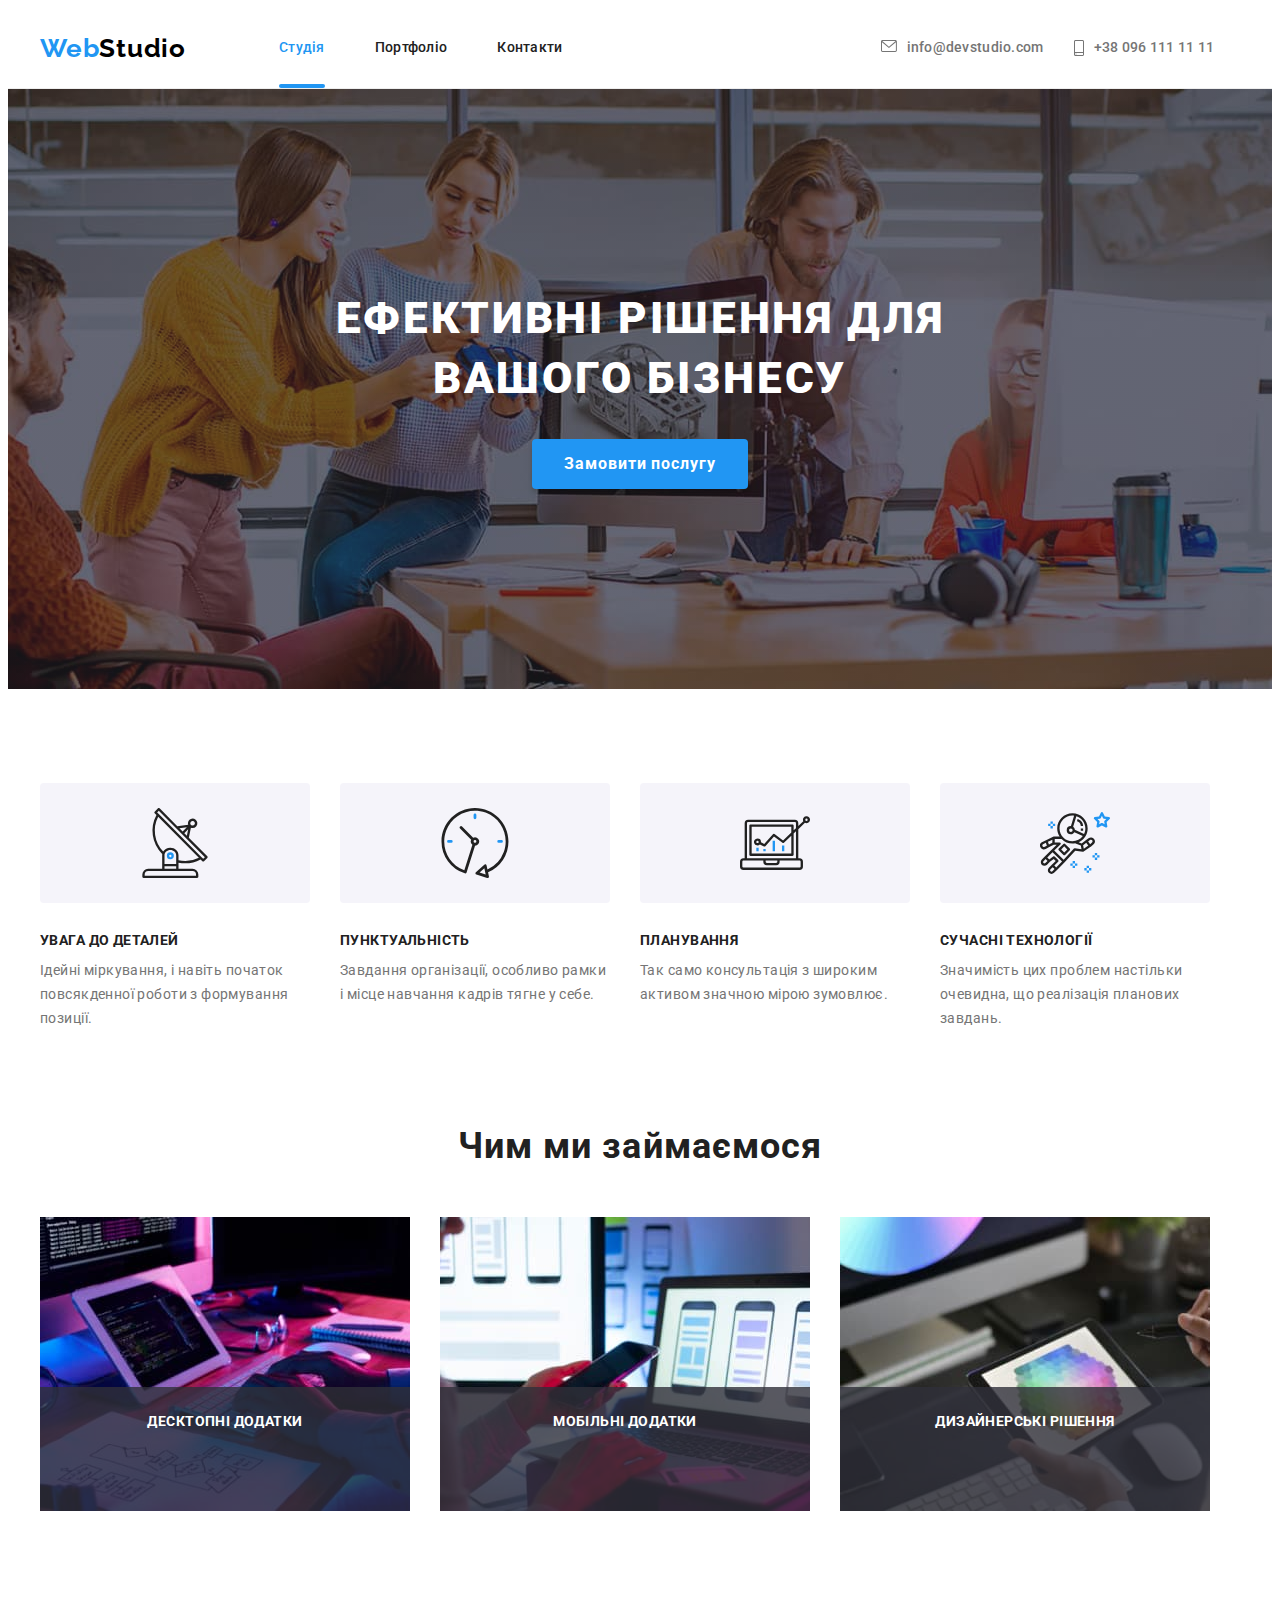
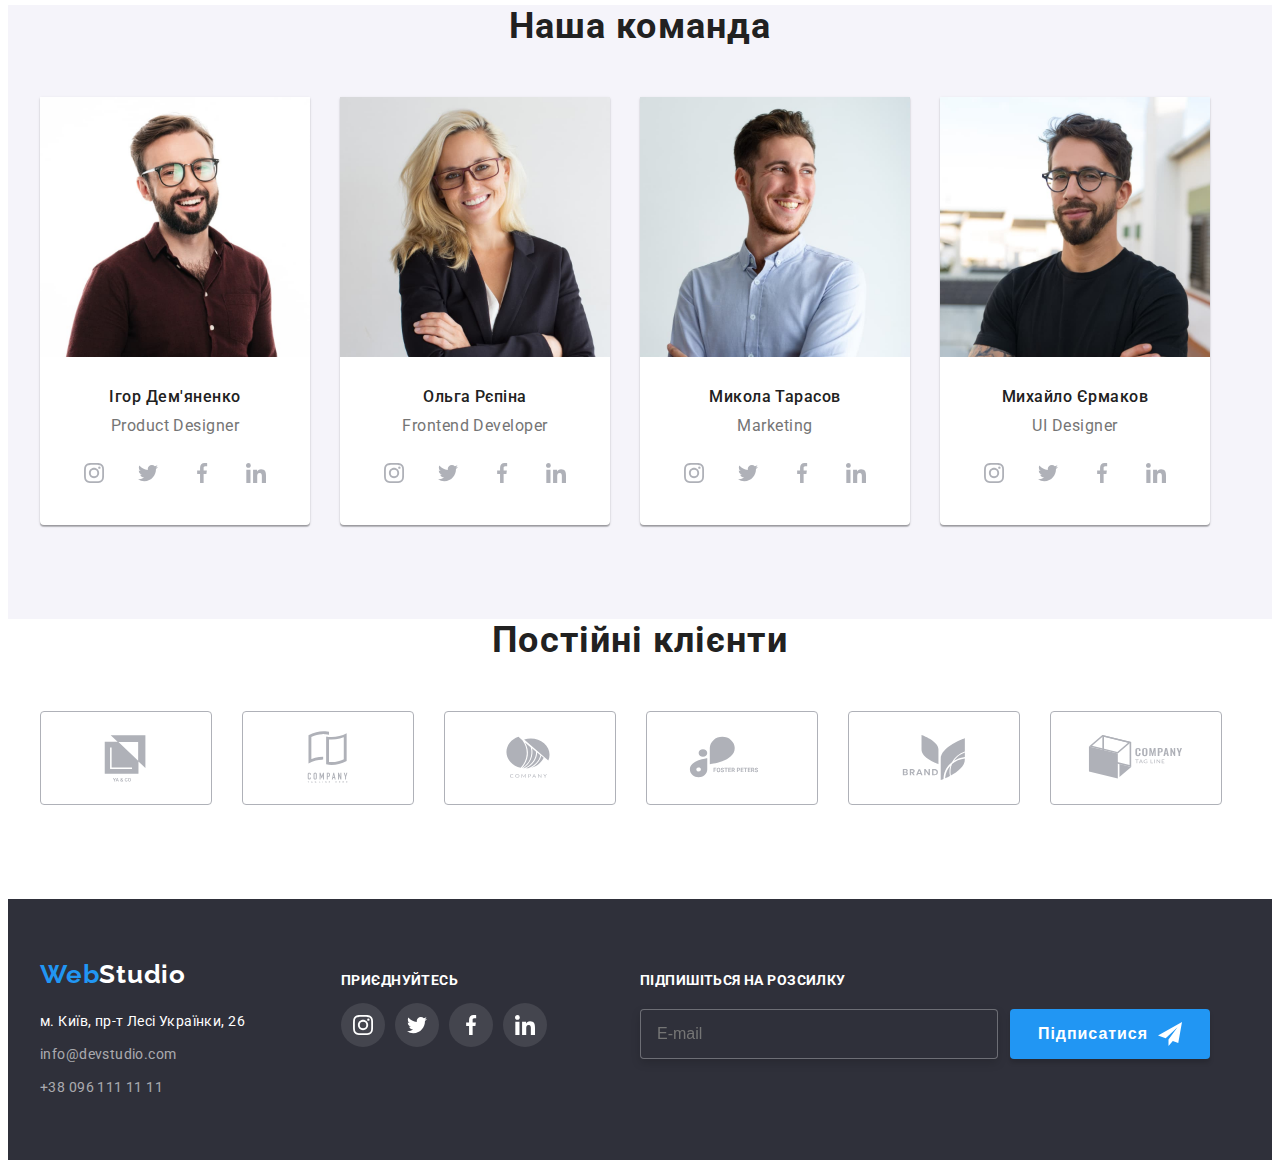
==== commit e3938f30: "modal window markup" ====
--- a/index.html
+++ b/index.html
@@ -1,515 +1,628 @@
 <!DOCTYPE html>
 <html lang="uk">
-<head>
-    <meta charset="UTF-8">
-    <meta http-equiv="X-UA-Compatible" content="IE=edge">
-    <meta name="viewport" content="width=device-width, initial-scale=1.0">
+  <head>
+    <meta charset="UTF-8" />
+    <meta http-equiv="X-UA-Compatible" content="IE=edge" />
+    <meta name="viewport" content="width=device-width, initial-scale=1.0" />
     <title>WebStudio</title>
 
-   <!-- Modern normalize -->
-    <link rel="stylesheet" href="https://cdnjs.cloudflare.com/ajax/libs/modern-normalize/1.1.0/modern-normalize.min.css"
-    integrity="sha512-wpPYUAdjBVSE4KJnH1VR1HeZfpl1ub8YT/NKx4PuQ5NmX2tKuGu6U/JRp5y+Y8XG2tV+wKQpNHVUX03MfMFn9Q=="
-    crossorigin="anonymous" referrerpolicy="no-referrer" />
-
-   <!-- Fonts -->
+    <!-- Modern normalize -->
+    <link
+      rel="stylesheet"
+      href="https://cdnjs.cloudflare.com/ajax/libs/modern-normalize/1.1.0/modern-normalize.min.css"
+      integrity="sha512-wpPYUAdjBVSE4KJnH1VR1HeZfpl1ub8YT/NKx4PuQ5NmX2tKuGu6U/JRp5y+Y8XG2tV+wKQpNHVUX03MfMFn9Q=="
+      crossorigin="anonymous"
+      referrerpolicy="no-referrer"
+    />
+
+    <!-- Fonts -->
     <link rel="preconnect" href="https://fonts.googleapis.com" />
     <link rel="preconnect" href="https://fonts.gstatic.com" crossorigin />
-    <link href="https://fonts.googleapis.com/css2?family=Raleway:wght@700&family=Roboto:wght@400;500;700;900&display=swap"
-        rel="stylesheet" />
+    <link
+      href="https://fonts.googleapis.com/css2?family=Raleway:wght@700&family=Roboto:wght@400;500;700;900&display=swap"
+      rel="stylesheet"
+    />
 
     <!-- Custom styles -->
-    <link rel="stylesheet" href="./css/styles.css">
-
-</head>
-<body>
+    <link rel="stylesheet" href="./css/styles.css" />
+  </head>
+  <body>
     <!-- Header section -->
     <header class="header">
-        <div class="container heder-container">
-            <nav class="main-nav heder-container"> 
-                <a class="logo link" href="/">Web<span class="logo-header">Studio</span></a>
-
-                <ul class="site-nav list">
-                    <li class="iteam"> <a href="" class=" heder-link link current ">Студія</a></li>
-                    <li class="iteam"> <a href="./portfolio.html" class="heder-link link">Портфоліо</a></li>
-                    <li class="iteam"> <a href="" class="heder-link link">Контакти</a></li>
+      <div class="container heder-container">
+        <nav class="main-nav heder-container">
+          <a class="logo link" href="/">Web<span class="logo-header">Studio</span></a>
+
+          <ul class="site-nav list">
+            <li class="iteam"><a href="" class="heder-link link current">Студія</a></li>
+            <li class="iteam"><a href="./portfolio.html" class="heder-link link">Портфоліо</a></li>
+            <li class="iteam"><a href="" class="heder-link link">Контакти</a></li>
+          </ul>
+        </nav>
+        <div class="contacts">
+          <a href="info@devstudio.com" class="link contacts-iteam"
+            ><svg class="envelope-icon" width="16" height="12">
+              <use href="./images/icons.svg#icon-envelope"></use>
+            </svg>
+            info@devstudio.com</a
+          >
+          <a href="tel:+380961111111" class="link contacts-iteam"
+            ><svg class="smartphone-icon" width="10" height="16">
+              <use href="./images/icons.svg#icon-smartphone"></use>
+            </svg>
+            +38 096 111 11 11</a
+          >
+        </div>
+      </div>
+    </header>
+
+    <!-- Main section -->
+    <main>
+      <!--Hero  -->
+      <section class="hero hero-overlay">
+        <div class="container">
+          <h1 class="hero-title">Ефективні рішення для<br />вашого бізнесу</h1>
+          <button type="button" class="hero-button" data-modal-open>Замовити послугу</button>
+        </div>
+      </section>
+
+      <!-- Feature -->
+      <section class="section-feature">
+        <div class="container">
+          <h2 hidden>Особливості</h2>
+          <ul class="feature-list list">
+            <li class="sub-list icon-antenna">
+              <h3 class="subtitle transform">УВАГА ДО ДЕТАЛЕЙ</h3>
+              <p class="text">
+                Ідейні міркування, і навіть початок повсякденної роботи з формування позиції.
+              </p>
+            </li>
+            <li class="sub-list icon-clock">
+              <h3 class="subtitle transform">ПУНКТУАЛЬНІСТЬ</h3>
+              <p class="text">
+                Завдання організації, особливо рамки і місце навчання кадрів тягне у себе.
+              </p>
+            </li>
+            <li class="sub-list icon-diagram">
+              <h3 class="subtitle transform">ПЛАНУВАННЯ</h3>
+              <p class="text">Так само консультація з широким активом значною мірою зумовлює.</p>
+            </li>
+            <li class="sub-list icon-astronaut">
+              <h3 class="subtitle transform">СУЧАСНІ ТЕХНОЛОГІЇ</h3>
+              <p class="text">
+                Значимість цих проблем настільки очевидна, що реалізація планових завдань.
+              </p>
+            </li>
+          </ul>
+        </div>
+      </section>
+
+      <!-- What are we doing? -->
+      <section class="section section-devices">
+        <div class="container">
+          <h2 class="section-title">Чим ми займаємося</h2>
+          <ul class="list device-box">
+            <li class="device">
+              <img src="./images/box1.jpg" alt="девайси" width="370" height="294" />
+              <div class="label-overlay">
+                <p class="label-text">Десктопні додатки</p>
+              </div>
+            </li>
+            <li class="device">
+              <img src="./images/box2.jpg" alt="девайси width="370" height="294""/>
+              <div class="label-overlay">
+                <p class="label-text">Мобільні додатки</p>
+              </div>
+            </li>
+            <li class="device">
+              <img src="./images/box3.jpg" alt="девайси width="370" height="294""/>
+              <div class="label-overlay">
+                <p class="label-text">Дизайнерські рішення</p>
+              </div>
+            </li>
+          </ul>
+        </div>
+      </section>
+
+      <!-- Our-team -->
+      <section class="section section-our-team">
+        <div class="container">
+          <h2 class="section-title">Наша команда</h2>
+          <ul class="list our-team">
+            <li class="team-cards">
+              <img src="./images/img1.jpg" alt="Член команди" width="270" height="260" />
+              <div class="cards">
+                <h3 class="section-subtitle">Ігор Дем'яненко</h3>
+                <p class="team">Product Designer</p>
+                <ul class="socials list">
+                  <li class="socials-iteams">
+                    <a
+                      class="socials-link link"
+                      href="https://instagram.com"
+                      target="_blank"
+                      rel="noopener noreferrer"
+                      arial-label="Instagram icons"
+                    >
+                      <svg class="socials-icon" width="20" height="20">
+                        <use href="./images/icons.svg#icon-instagram"></use>
+                      </svg>
+                    </a>
+                  </li>
+                  <li class="socials-iteams">
+                    <a
+                      class="socials-link link"
+                      href="https://twitter.com"
+                      target="_blank"
+                      rel="noopener noreferrer"
+                      arial-label="Twitter icons"
+                    >
+                      <svg class="socials-icon" width="20" height="20">
+                        <use href="./images/icons.svg#icon-twitter"></use>
+                      </svg>
+                    </a>
+                  </li>
+                  <li class="socials-iteams">
+                    <a
+                      class="socials-link link"
+                      href="https://www.facebook.com"
+                      target="_blank"
+                      rel="noopener noreferrer"
+                      arial-label="Facebook icons"
+                    >
+                      <svg class="socials-icon" width="20" height="20">
+                        <use href="./images/icons.svg#icon-facebook"></use>
+                      </svg>
+                    </a>
+                  </li>
+                  <li class="socials-iteams">
+                    <a
+                      class="socials-link link"
+                      href="https://www.linkedin.com"
+                      target="_blank"
+                      rel="noopener noreferrer"
+                      arial-label="Linkedin icons"
+                    >
+                      <svg class="socials-icon" width="20" height="20">
+                        <use href="./images/icons.svg#icon-linkedin"></use>
+                      </svg>
+                    </a>
+                  </li>
                 </ul>
-            </nav>
-            <div class="contacts">
-                <a href="info@devstudio.com" class="link contacts-iteam"><svg class="envelope-icon" width="16" height="12">
-                        <use href="./images/icons.svg#icon-envelope"></use>
-                    </svg> info@devstudio.com</a>
-                <a href="tel:+380961111111" class="link contacts-iteam"><svg class="smartphone-icon" width="10" height="16">
-                        <use href="./images/icons.svg#icon-smartphone"></use>
-                    </svg> +38 096 111 11 11</a>
+              </div>
+            </li>
+            <li class="team-cards">
+              <img src="./images/img2.jpg" alt="Член команди" width="270" height="260" />
+              <div class="cards">
+                <h3 class="section-subtitle">Ольга Рєпіна</h3>
+                <p class="team">Frontend Developer</p>
+                <ul class="socials list">
+                  <li class="socials-iteams">
+                    <a
+                      class="socials-link link"
+                      href="https://instagram.com"
+                      target="_blank"
+                      rel="noopener noreferrer"
+                      arial-label="Instagram icons"
+                    >
+                      <svg class="socials-icon" width="20" height="20">
+                        <use href="./images/icons.svg#icon-instagram"></use>
+                      </svg>
+                    </a>
+                  </li>
+                  <li class="socials-iteams">
+                    <a
+                      class="socials-link link"
+                      href="https://twitter.com"
+                      target="_blank"
+                      rel="noopener noreferrer"
+                      arial-label="Twitter icons"
+                    >
+                      <svg class="socials-icon" width="20" height="20">
+                        <use href="./images/icons.svg#icon-twitter"></use>
+                      </svg>
+                    </a>
+                  </li>
+                  <li class="socials-iteams">
+                    <a
+                      class="socials-link link"
+                      href="https://www.facebook.com"
+                      target="_blank"
+                      rel="noopener noreferrer"
+                      arial-label="Facebook icons"
+                    >
+                      <svg class="socials-icon" width="20" height="20">
+                        <use href="./images/icons.svg#icon-facebook"></use>
+                      </svg>
+                    </a>
+                  </li>
+                  <li class="socials-iteams">
+                    <a
+                      class="socials-link link"
+                      href="https://www.linkedin.com"
+                      target="_blank"
+                      rel="noopener noreferrer"
+                      arial-label="Linkedin icons"
+                    >
+                      <svg class="socials-icon" width="20" height="20">
+                        <use href="./images/icons.svg#icon-linkedin"></use>
+                      </svg>
+                    </a>
+                  </li>
+                </ul>
+              </div>
+            </li>
+            <li class="team-cards">
+              <img src="./images/img3.jpg" alt="Член команди" width="270" height="260" />
+              <div class="cards">
+                <h3 class="section-subtitle">Микола Тарасов</h3>
+                <p class="team">Marketing</p>
+                <ul class="socials list">
+                  <li class="socials-iteams">
+                    <a
+                      class="socials-link link"
+                      href="https://instagram.com"
+                      target="_blank"
+                      rel="noopener noreferrer"
+                      arial-label="Instagram icons"
+                    >
+                      <svg class="socials-icon" width="20" height="20">
+                        <use href="./images/icons.svg#icon-instagram"></use>
+                      </svg>
+                    </a>
+                  </li>
+                  <li class="socials-iteams">
+                    <a
+                      class="socials-link link"
+                      href="https://twitter.com"
+                      target="_blank"
+                      rel="noopener noreferrer"
+                      arial-label="Twitter icons"
+                    >
+                      <svg class="socials-icon" width="20" height="20">
+                        <use href="./images/icons.svg#icon-twitter"></use>
+                      </svg>
+                    </a>
+                  </li>
+                  <li class="socials-iteams">
+                    <a
+                      class="socials-link link"
+                      href="https://www.facebook.com"
+                      target="_blank"
+                      rel="noopener noreferrer"
+                      arial-label="Facebook icons"
+                    >
+                      <svg class="socials-icon" width="20" height="20">
+                        <use href="./images/icons.svg#icon-facebook"></use>
+                      </svg>
+                    </a>
+                  </li>
+                  <li class="socials-iteams">
+                    <a
+                      class="socials-link link"
+                      href="https://www.linkedin.com"
+                      target="_blank"
+                      rel="noopener noreferrer"
+                      arial-label="Linkedin icons"
+                    >
+                      <svg class="socials-icon" width="20" height="20">
+                        <use href="./images/icons.svg#icon-linkedin"></use>
+                      </svg>
+                    </a>
+                  </li>
+                </ul>
+              </div>
+            </li>
+            <li class="team-cards">
+              <img src="./images/img4.jpg" alt="Член команди" width="270" height="260" />
+              <div class="cards">
+                <h3 class="section-subtitle">Михайло Єрмаков</h3>
+                <p class="team">UI Designer</p>
+                <ul class="socials list">
+                  <li class="socials-iteams">
+                    <a
+                      class="socials-link link"
+                      href="https://instagram.com"
+                      target="_blank"
+                      rel="noopener noreferrer"
+                      arial-label="Instagram icons"
+                    >
+                      <svg class="socials-icon" width="20" height="20">
+                        <use href="./images/icons.svg#icon-instagram"></use>
+                      </svg>
+                    </a>
+                  </li>
+                  <li class="socials-iteams">
+                    <a
+                      class="socials-link link"
+                      href="https://twitter.com"
+                      target="_blank"
+                      rel="noopener noreferrer"
+                      arial-label="Twitter icons"
+                    >
+                      <svg class="socials-icon" width="20" height="20">
+                        <use href="./images/icons.svg#icon-twitter"></use>
+                      </svg>
+                    </a>
+                  </li>
+                  <li class="socials-iteams">
+                    <a
+                      class="socials-link link"
+                      href="https://www.facebook.com"
+                      target="_blank"
+                      rel="noopener noreferrer"
+                      arial-label="Facebook icons"
+                    >
+                      <svg class="socials-icon" width="20" height="20">
+                        <use href="./images/icons.svg#icon-facebook"></use>
+                      </svg>
+                    </a>
+                  </li>
+                  <li class="socials-iteams">
+                    <a
+                      class="socials-link link"
+                      href="https://www.linkedin.com"
+                      target="_blank"
+                      rel="noopener noreferrer"
+                      arial-label="Linkedin icons"
+                    >
+                      <svg class="socials-icon" width="20" height="20">
+                        <use href="./images/icons.svg#icon-linkedin"></use>
+                      </svg>
+                    </a>
+                  </li>
+                </ul>
+              </div>
+            </li>
+          </ul>
+        </div>
+      </section>
+      <section class="section section-clients">
+        <div class="container">
+          <h2 class="regular-clients-title">Постійні клієнти</h2>
+          <ul class="list regular-clients">
+            <li class="client-icon">
+              <a
+                class="client-company link"
+                href=""
+                target="_blank"
+                rel="noopener noreferrer"
+                aria-label="YA & CO"
+              >
+                <svg class="logo-icon" width="106" height="60">
+                  <use href="./images/icons.svg#icon-Logo-company1"></use>
+                </svg>
+              </a>
+            </li>
+            <li class="client-icon">
+              <a
+                class="client-company link"
+                href=""
+                target="_blank"
+                rel="noopener noreferrer"
+                aria-label="Company Tagline Here"
+              >
+                <svg class="logo-icon" width="106" height="60">
+                  <use href="./images/icons.svg#icon-Logo-company2"></use>
+                </svg>
+              </a>
+            </li>
+            <li class="client-icon">
+              <a
+                class="client-company link"
+                href=""
+                target="_blank"
+                rel="noopener noreferrer"
+                aria-label="COMPANY"
+              >
+                <svg class="logo-icon" width="106" height="60">
+                  <use href="./images/icons.svg#icon-Logo-company3"></use>
+                </svg>
+              </a>
+            </li>
+            <li class="client-icon">
+              <a
+                class="client-company link"
+                href=""
+                target="_blank"
+                rel="noopener noreferrer"
+                aria-label="Foster Peters"
+              >
+                <svg class="logo-icon" width="106" height="60">
+                  <use href="./images/icons.svg#icon-Logo-company4"></use>
+                </svg>
+              </a>
+            </li>
+            <li class="client-icon">
+              <a
+                class="client-company link"
+                href=""
+                target="_blank"
+                rel="noopener noreferrer"
+                aria-label="Brand"
+              >
+                <svg class="logo-icon" width="106" height="60">
+                  <use href="./images/icons.svg#icon-Logo-company5"></use>
+                </svg>
+              </a>
+            </li>
+            <li class="client-icon">
+              <a
+                class="client-company link"
+                href=""
+                target="_blank"
+                rel="noopener noreferrer"
+                aria-label="Company Tag Line"
+              >
+                <svg class="logo-icon" width="106" height="60">
+                  <use href="./images/icons.svg#icon-Logo-company6"></use>
+                </svg>
+              </a>
+            </li>
+          </ul>
+        </div>
+      </section>
+    </main>
+
+    <!-- Footer section -->
+    <footer class="footer-bg">
+      <div class="container footer">
+        <div class="footer-adress">
+          <div class="ft-logo">
+            <a href="./index.html" class="logo link">Web<span class="logo-footer">Studio</span></a>
+          </div>
+          <address>
+            <ul class="address list">
+              <li class="contact-list">
+                <a
+                  href="https://goo.gl/maps/HazbPc8kqFYKP1meA"
+                  target="_blank"
+                  rel="noopener noreferrer nofololow"
+                  class="address city link"
+                  >м. Київ, пр-т Лесі Українки, 26</a
+                >
+              </li>
+              <li class="contact-list">
+                <a href="mailto:info@devstudio.com" class="address info link">info@devstudio.com</a>
+              </li>
+              <li class="contact-list">
+                <a href="tel:+380961111111" class="address info link">+38 096 111 11 11</a>
+              </li>
+            </ul>
+          </address>
+        </div>
+
+        <div class="social-networks">
+          <h3 class="title-social-networks">ПРИЄДНУЙТЕСЬ</h3>
+          <ul class="ft-socials list">
+            <li class="socials-iteams">
+              <a
+                class="ft-socials-link link"
+                href="https://instagram.com"
+                target="_blank"
+                rel="noopener noreferrer"
+                arial-label="Instagram icons"
+              >
+                <svg class="ft-socials-icon" width="20" height="20">
+                  <use href="./images/icons.svg#icon-instagram"></use>
+                </svg>
+              </a>
+            </li>
+            <li class="socials-iteams">
+              <a
+                class="ft-socials-link link"
+                href="https://twitter.com"
+                target="_blank"
+                rel="noopener noreferrer"
+                arial-label="Twitter icons"
+              >
+                <svg class="ft-socials-icon" width="20" height="20">
+                  <use href="./images/icons.svg#icon-twitter"></use>
+                </svg>
+              </a>
+            </li>
+            <li class="socials-iteams">
+              <a
+                class="ft-socials-link link"
+                href="https://www.facebook.com"
+                target="_blank"
+                rel="noopener noreferrer"
+                arial-label="Facebook icons"
+              >
+                <svg class="ft-socials-icon" width="20" height="20">
+                  <use href="./images/icons.svg#icon-facebook"></use>
+                </svg>
+              </a>
+            </li>
+            <li class="socials-iteams">
+              <a
+                class="ft-socials-link link"
+                href="https://www.linkedin.com"
+                target="_blank"
+                rel="noopener noreferrer"
+                arial-label="Linkedin icons"
+              >
+                <svg class="ft-socials-icon" width="20" height="20">
+                  <use href="./images/icons.svg#icon-linkedin"></use>
+                </svg>
+              </a>
+            </li>
+          </ul>
+        </div>
+        <div class="footer-subscription">
+          <h3 class="title-subscription">Підпишіться на розсилку</h3>
+          <form class="form-subscription" name="subscription">
+            <label class="user-mail">
+              <input class="e-mail" type="email" name="user_mail" placeholder="E-mail" />
+              <button type="submit" class="btn-subscription">
+                Підписатися
+                <svg class="icon-send" width="24" height="24">
+                  <use href="./images/icons.svg#icon-send"></use>
+                </svg>
+              </button>
+            </label>
+          </form>
+        </div>
+      </div>
+    </footer>
+
+    <!-- Modal Window-->
+    <div class="backdrop is-hidden" data-modal>
+      <div class="modal">
+        <button class="btn-close" data-modal-close>
+          <svg class="icon-close" width="18px" height="18px">
+            <use href="images/icons.svg#icon-close-black"></use>
+          </svg>
+        </button>
+        <strong class="modal-title">Залиште свої дані, ми вам передзвонимо</strong>
+        <form class="modal-form" name="modal_form">
+          <div class="modal-form-group" role="group">
+            <label class="modal-form-label" for="user_name">Ім'я</label>
+            <div class="modal-form-wrapper">
+              <input class="modal-form-field" type="text" name="user_name" id="user_name" />
+              <svg class="modal-form-icon" width="18" height="18">
+                <use href="./images/icons.svg#icon-person"></use>
+              </svg>
             </div>
-        </div>
-    </header>
-
-  <!-- Main section -->
-    <main>        
-        <!--Hero  -->
-        <section class="hero hero-overlay">
-            <div class="container">
-            <h1 class="hero-title">Ефективні рішення для<br/>вашого бізнесу</h1>
-            <button type="button" class="hero-button" data-modal-open>Замовити послугу</button>
+
+            <label class="modal-form-label" for="user_phone">Телефон</label>
+            <div class="modal-form-wrapper">
+              <input class="modal-form-field" type="tel" name="user_phone" id="user_phone" />
+              <svg class="modal-form-icon" width="18" height="18">
+                <use href="./images/icons.svg#icon-phone"></use>
+              </svg>
             </div>
-        </section>
-        
-        <!-- Feature -->
-        <section class="section-feature">
-            <div class="container">
-            <h2 hidden>Особливості</h2>
-            <ul class="feature-list list">
-                <li class="sub-list icon-antenna">
-                    <h3 class="subtitle transform">УВАГА ДО ДЕТАЛЕЙ</h3>
-                    <p class="text">Ідейні міркування, і навіть початок повсякденної роботи з формування позиції.</p>
-                </li>
-                <li class="sub-list icon-clock">
-                    <h3 class="subtitle transform">ПУНКТУАЛЬНІСТЬ</h3>
-                    <p class="text">Завдання організації, особливо рамки і місце навчання кадрів тягне у себе.</p>
-                </li>
-                <li class="sub-list icon-diagram">
-                    <h3 class="subtitle transform">ПЛАНУВАННЯ</h3>
-                    <p class="text">Так само консультація з широким активом значною мірою зумовлює.</p>
-                </li>
-                <li class="sub-list icon-astronaut">
-                    <h3 class="subtitle transform">СУЧАСНІ ТЕХНОЛОГІЇ</h3>
-                    <p class="text">Значимість цих проблем настільки очевидна, що реалізація планових завдань.</p>
-                </li>
-            </ul>
+
+            <label class="modal-form-label" for="user_mail">Пошта</label>
+            <div class="modal-form-wrapper">
+              <input class="modal-form-field" type="email" name="user_mail" id="user_mail" />
+              <svg class="modal-form-icon" width="18" height="18">
+                <use href="./images/icons.svg#icon-email"></use>
+              </svg>
             </div>
-        </section>
-
-        
-            <!-- What are we doing? -->
-        <section class="section section-devices">
-            <div class="container">
-            <h2 class="section-title">Чим ми займаємося</h2>
-            <ul class="list device-box">
-                <li class="device">
-                    <img src="./images/box1.jpg" 
-                    alt="девайси"
-                    width="370"
-                    height="294"
-                    />
-                    <div class="label-overlay">
-                        <p class="label-text">Десктопні додатки</p>
-                    </div>
-                </li>
-                <li class="device"><img src="./images/box2.jpg" alt="девайси width="370"
-                    height="294""/>
-                <div class="label-overlay">
-                    <p class="label-text">Мобільні додатки</p>
-                </div>
-            </li>
-                <li class="device"><img src="./images/box3.jpg" alt="девайси width="370"
-                    height="294""/>
-                <div class="label-overlay">
-                    <p class="label-text">Дизайнерські рішення</p>
-                </div>
-            </li>
-            </ul>
-            </div>
-        </section>
-
-        <!-- Our-team -->
-        <section class="section section-our-team">
-            <div class="container">
-            <h2 class="section-title">Наша команда</h2>
-            <ul class="list our-team">
-                <li class="team-cards">
-                    <img src="./images/img1.jpg" 
-                    alt="Член команди"
-                    width="270"
-                    height="260"
-                    >
-                    <div class="cards">
-                    <h3 class="section-subtitle">Ігор Дем'яненко</h3>
-                    <p class="team">Product Designer</p>
-                    <ul class="socials list">
-                        <li class="socials-iteams">
-                            <a class="socials-link link" 
-                                href="https://instagram.com"
-                                target="_blank"
-                                rel="noopener noreferrer"
-                                arial-label="Instagram icons"
-                            >
-                            <svg class="socials-icon" width="20" height="20">
-                                <use href="./images/icons.svg#icon-instagram"></use>
-                            </svg>
-                             </a>
-                        </li>
-                        <li class="socials-iteams">
-                            <a class="socials-link link" 
-                                href="https://twitter.com" 
-                                target="_blank" 
-                                rel="noopener noreferrer"
-                                arial-label="Twitter icons">
-                            <svg class="socials-icon" width="20" height="20">
-                                <use href="./images/icons.svg#icon-twitter"></use>
-                            </svg>
-                            </a>
-                        </li>
-                        <li class="socials-iteams">
-                            <a class="socials-link link" 
-                                href="https://www.facebook.com" 
-                                target="_blank" 
-                                rel="noopener noreferrer"
-                                arial-label="Facebook icons">
-                            <svg class="socials-icon" width="20" height="20">
-                                <use href="./images/icons.svg#icon-facebook"></use>
-                            </svg>
-                            </a>
-                        </li>
-                        <li class="socials-iteams">
-                            <a class="socials-link link" 
-                            href="https://www.linkedin.com" 
-                            target="_blank" 
-                            rel="noopener noreferrer"
-                            arial-label="Linkedin icons">
-                            <svg class="socials-icon" width="20" height="20">
-                                <use href="./images/icons.svg#icon-linkedin"></use>
-                            </svg>
-                            </a>
-                        </li>
-                    </ul>
-                    </div>
-                </li>
-                <li class="team-cards">
-                    <img src="./images/img2.jpg" 
-                    alt="Член команди" 
-                    width="270" 
-                    height="260">
-                    <div class="cards">
-                    <h3 class="section-subtitle">Ольга Рєпіна</h3>
-                    <p class="team">Frontend Developer</p>
-                    <ul class="socials list">
-                        <li class="socials-iteams">
-                            <a class="socials-link link"
-                            href="https://instagram.com" target="_blank"
-                            rel="noopener noreferrer"
-                            arial-label="Instagram icons">
-                            <svg class="socials-icon" width="20" height="20">
-                                <use href="./images/icons.svg#icon-instagram"></use>
-                            </svg>
-                            </a>
-                        </li>
-                        <li class="socials-iteams">
-                            <a class="socials-link link" 
-                            href="https://twitter.com" 
-                            target="_blank" rel="noopener noreferrer"
-                            arial-label="Twitter icons">
-                            <svg class="socials-icon" width="20" height="20">
-                                <use href="./images/icons.svg#icon-twitter"></use>
-                            </svg>
-                            </a>
-                        </li>
-                        <li class="socials-iteams">
-                            <a class="socials-link link" 
-                            href="https://www.facebook.com" 
-                            target="_blank" 
-                            rel="noopener noreferrer"
-                            arial-label="Facebook icons">
-                            <svg class="socials-icon" width="20" height="20">
-                                <use href="./images/icons.svg#icon-facebook"></use>
-                            </svg>
-                            </a>
-                        </li>
-                        <li class="socials-iteams">
-                            <a class="socials-link link" 
-                            href="https://www.linkedin.com" 
-                            target="_blank" 
-                            rel="noopener noreferrer"
-                            arial-label="Linkedin icons">
-                            <svg class="socials-icon" width="20" height="20">
-                                <use href="./images/icons.svg#icon-linkedin"></use>
-                            </svg>
-                            </a>
-                        </li>
-                    </ul>
-                    </div>
-                </li>
-                <li class="team-cards">
-                    <img src="./images/img3.jpg"
-                    alt="Член команди" 
-                    width="270" 
-                    height="260">
-                    <div class="cards">
-                    <h3 class="section-subtitle">Микола Тарасов</h3>
-                    <p class="team">Marketing</p>
-                    <ul class="socials list">
-                        <li class="socials-iteams">
-                            <a class="socials-link link" 
-                            href="https://instagram.com" 
-                            target="_blank" 
-                            rel="noopener noreferrer"
-                            arial-label="Instagram icons">
-                            <svg class="socials-icon" width="20" height="20">
-                                <use href="./images/icons.svg#icon-instagram"></use>
-                            </svg>
-                            </a>
-                        </li>
-                        <li class="socials-iteams">
-                            <a class="socials-link link" 
-                            href="https://twitter.com" 
-                            target="_blank" 
-                            rel="noopener noreferrer"
-                            arial-label="Twitter icons">
-                            <svg class="socials-icon" width="20" height="20">
-                                <use href="./images/icons.svg#icon-twitter"></use>
-                            </svg>
-                            </a>
-                        </li>
-                        <li class="socials-iteams">
-                            <a class="socials-link link" 
-                            href="https://www.facebook.com" 
-                            target="_blank" 
-                            rel="noopener noreferrer"
-                            arial-label="Facebook icons">
-                            <svg class="socials-icon" width="20" height="20">
-                                <use href="./images/icons.svg#icon-facebook"></use>
-                            </svg>
-                            </a>
-                        </li>
-                        <li class="socials-iteams">
-                            <a class="socials-link link" 
-                            href="https://www.linkedin.com" 
-                            target="_blank" 
-                            rel="noopener noreferrer"
-                            arial-label="Linkedin icons">
-                            <svg class="socials-icon" width="20" height="20">
-                                <use href="./images/icons.svg#icon-linkedin"></use>
-                            </svg>
-                            </a>
-                        </li>
-                    </ul>
-                    </div>
-                </li>
-                <li class="team-cards">
-                    <img src="./images/img4.jpg" 
-                    alt="Член команди" 
-                    width="270" 
-                    height="260">
-                    <div class="cards">
-                    <h3 class="section-subtitle">Михайло Єрмаков</h3>
-                    <p class="team">UI Designer</p>
-                    <ul class="socials list">
-                        <li class="socials-iteams">
-                            <a class="socials-link link" 
-                            href="https://instagram.com" 
-                            target="_blank" 
-                            rel="noopener noreferrer"
-                            arial-label="Instagram icons">
-                            <svg class="socials-icon" width="20" height="20">
-                                <use href="./images/icons.svg#icon-instagram"></use>
-                            </svg>
-                            </a>
-                        </li>
-                        <li class="socials-iteams">
-                            <a class="socials-link link" 
-                            href="https://twitter.com" 
-                            target="_blank" 
-                            rel="noopener noreferrer"
-                            arial-label="Twitter icons">
-                            <svg class="socials-icon" width="20" height="20">
-                                <use href="./images/icons.svg#icon-twitter"></use>
-                            </svg>
-                            </a>
-                        </li>
-                        <li class="socials-iteams">
-                            <a class="socials-link link" 
-                            href="https://www.facebook.com" 
-                            target="_blank" 
-                            rel="noopener noreferrer"
-                            arial-label="Facebook icons">
-                            <svg class="socials-icon" width="20" height="20">
-                                <use href="./images/icons.svg#icon-facebook"></use>
-                            </svg>
-                            </a>
-                        </li>
-                        <li class="socials-iteams">
-                            <a class="socials-link link" 
-                            href="https://www.linkedin.com" 
-                            target="_blank" 
-                            rel="noopener noreferrer"
-                            arial-label="Linkedin icons">
-                            <svg class="socials-icon" width="20" height="20">
-                                <use href="./images/icons.svg#icon-linkedin"></use>
-                            </svg>
-                            </a>
-                        </li>
-                    </ul>
-                    </div>
-                </li>
-            </ul>
-            </div>
-        </section>
-        <section class="section section-clients">
-            <div class="container">
-            <h2 class="regular-clients-title">Постійні клієнти</h2>
-            <ul class="list regular-clients">
-                <li class="client-icon">
-                    <a class="client-company link"
-                    href=""
-                    target="_blank"
-                    rel="noopener noreferrer"
-                    aria-label="YA & CO">
-                    <svg class="logo-icon" width="106" height="60">
-                        <use href="./images/icons.svg#icon-Logo-company1"></use>
-                    </svg>
-                    </a>
-                </li>
-                <li class="client-icon">
-                    <a class="client-company link" 
-                    href="" target="_blank" rel="noopener noreferrer" 
-                    aria-label="Company Tagline Here">
-                    <svg class="logo-icon" width="106" height="60">
-                        <use href="./images/icons.svg#icon-Logo-company2"></use>
-                    </svg>
-                    </a>
-                </li>
-                <li class="client-icon">
-                    <a class="client-company link" 
-                    href="" target="_blank" 
-                    rel="noopener noreferrer" 
-                    aria-label="COMPANY">
-                    <svg class="logo-icon" width="106" height="60">
-                        <use href="./images/icons.svg#icon-Logo-company3"></use>
-                    </svg>
-                    </a>
-                </li>
-                <li class="client-icon">
-                    <a class="client-company link" 
-                    href="" target="_blank" 
-                    rel="noopener noreferrer" 
-                    aria-label="Foster Peters">
-                    <svg class="logo-icon" width="106" height="60">
-                        <use href="./images/icons.svg#icon-Logo-company4"></use>
-                    </svg>
-                    </a>
-                </li>
-                <li class="client-icon">
-                    <a class="client-company link" 
-                    href="" target="_blank" 
-                    rel="noopener noreferrer" 
-                    aria-label="Brand">
-                    <svg class="logo-icon" width="106" height="60">
-                        <use href="./images/icons.svg#icon-Logo-company5"></use>
-                    </svg>
-                    </a>
-                </li>
-                <li class="client-icon">
-                <a class="client-company link" 
-                href="" target="_blank" 
-                rel="noopener noreferrer" 
-                aria-label="Company Tag Line">
-                <svg class="logo-icon" width="106" height="60">
-                    <use href="./images/icons.svg#icon-Logo-company6"></use>
-                </svg>
-                </a>
-                </li>
-            </ul>
-            </div>
-        </section>
-    </main>
-
-<!-- Footer section -->
-<footer class ="footer-bg">
-<div class="container footer">
-    <div class="footer-adress">
-        <div class="ft-logo">
-            <a href="./index.html" class="logo link ">Web<span class="logo-footer">Studio</span></a>
-        </div>
-        <address>
-            <ul class="address list">
-                <li class="contact-list">
-                    <a href="https://goo.gl/maps/HazbPc8kqFYKP1meA" 
-                    target="_blank"
-                    rel="noopener noreferrer nofololow"
-                    class="address city link">м. Київ, пр-т Лесі Українки, 26</a>
-                </li>
-                <li class="contact-list">
-                    <a href="mailto:info@devstudio.com" class="address info link">info@devstudio.com</a>
-                </li>
-                <li class="contact-list">
-                    <a href="tel:+380961111111" class="address info link">+38 096 111 11 11</a>
-                </li>
-            </ul>
-        </address>
+
+            <label class="modal-form-label" for="user_message">Коментар</label>
+            <textarea
+              class="modal-form-message"
+              name="user_message"
+              id="user_message"
+              cols="30"
+              rows="10"
+            >
+            </textarea>
+          </div>
+
+          <div class="modal-form-group" role="group">
+            <input class="modal-form-checkbox" type="checkbox" id="user_agreement" />
+            <label for="user_agreement"
+              >Погоджуюся з розсилкою та приймаю <a href="">Умови договору</a></label
+            >
+          </div>
+          <button class="modal-form-btn" type="submit">Відправити</button>
+        </form>
+      </div>
     </div>
-   
-    
-    <div class="social-networks">
-        <h3 class="title-social-networks">ПРИЄДНУЙТЕСЬ</h3>
-        <ul class="ft-socials list">
-            <li class="socials-iteams">
-                <a class="ft-socials-link link" 
-                href="https://instagram.com" 
-                target="_blank" rel="noopener noreferrer"
-                arial-label="Instagram icons">
-                 <svg class="ft-socials-icon" width="20" height="20">
-                    <use href="./images/icons.svg#icon-instagram"></use>
-                </svg>
-                </a>
-             </li>
-            <li class="socials-iteams">
-                <a class="ft-socials-link link" href="https://twitter.com" target="_blank" rel="noopener noreferrer"
-                    arial-label="Twitter icons">
-                    <svg class="ft-socials-icon" width="20" height="20">
-                        <use href="./images/icons.svg#icon-twitter"></use>
-                    </svg>
-                </a>
-            </li>
-            <li class="socials-iteams">
-                <a class="ft-socials-link link" href="https://www.facebook.com" target="_blank" rel="noopener noreferrer"
-                    arial-label="Facebook icons">
-                    <svg class="ft-socials-icon" width="20" height="20">
-                        <use href="./images/icons.svg#icon-facebook"></use>
-                    </svg>
-                </a>
-            </li>
-            <li class="socials-iteams">
-                <a class="ft-socials-link link" href="https://www.linkedin.com" target="_blank" rel="noopener noreferrer"
-                    arial-label="Linkedin icons">
-                    <svg class="ft-socials-icon" width="20" height="20">
-                        <use href="./images/icons.svg#icon-linkedin"></use>
-                    </svg>
-                </a>
-            </li>
-        </ul>
-    </div>
-    <div class="footer-subscription">
-        <h3 class="title-subscription">Підпишіться на розсилку</h3>
-        <form class="form-subscription" name="subscription" >
-            <div class="subscription">
-                <label class="user-mail">
-                    <input  class="e-mail" type="email" name="user_mail" placeholder="E-mail"/>
-                    <button type="submit" class="btn-subscription">Підписатися 
-                        <svg class="icon-send" width="24" height="24">
-                            <use href="./images/icons.svg#icon-send"></use>
-                        </svg>
-                    </button>
-                </label>
-            </div>
-        </form>
-    </div>
-</div>
-</footer>
-
-<!-- Modal Window-->
-<div class="backdrop is-hidden" data-modal>
-    <div class="modal">
-        <button class="btn-close" data-modal-close>
-            <svg class="icon-close" width="18px" height="18px">
-                 <use href="images/icons.svg#icon-close-black"></use>
-            </svg>
-        </button>
-        
-    </div>
-</div>
-
-<!-- Script -->
-<script src="./js/modal.js"></script>
-
-</body>
+
+    <!-- Script -->
+    <script src="./js/modal.js"></script>
+  </body>
 </html>
--- a/css/styles.css
+++ b/css/styles.css
@@ -500,12 +500,16 @@
 /* social networks */
 .footer {
     display: flex;
-    gap: 70px;
+    
+}
+.footer-adress {
+    margin-right: 70px;
 }
 
 .social-networks {
     display: block;
     width: 206px;
+    margin-right: 93px;
     padding: 0;
 } 
 .title-social-networks {
@@ -552,9 +556,7 @@
     width: 570px;
     padding: 0;
 }
-.form-subscription {
-   
-}
+
 .title-subscription {
     margin-top: 14px;
     margin-bottom: 20px;
@@ -567,19 +569,25 @@
     
     color: var(--primary-color);
 }
-/* .subscription {
-    display: inline-flex;
-    width: 570px;
- 
-} */
+
 .user-mail{
     display: flex;
     gap: 12px;
+    
+    
     
 }
 .e-mail {
     width: 358px;
     padding-left: 16px;
+    
+    font-size: 16px;
+    line-height: 1.25;
+ 
+    
+    color: rgba(255, 255, 255, 0.6);
+    background-color: var(--background-color);
+
     border: 1px solid rgba(255, 255, 255, 0.3);
     filter: drop-shadow(0px 4px 4px rgba(0, 0, 0, 0.15));
     border-radius: 4px;
@@ -791,4 +799,13 @@
     border-radius: 50%;
     
     
+}
+.modal-title {
+    font-weight: 700;
+    font-size: 20px;
+    line-height: 1.15;
+    text-align: center;
+    letter-spacing: 0.03em;
+    
+    color: var(--primary-heading-color);
 }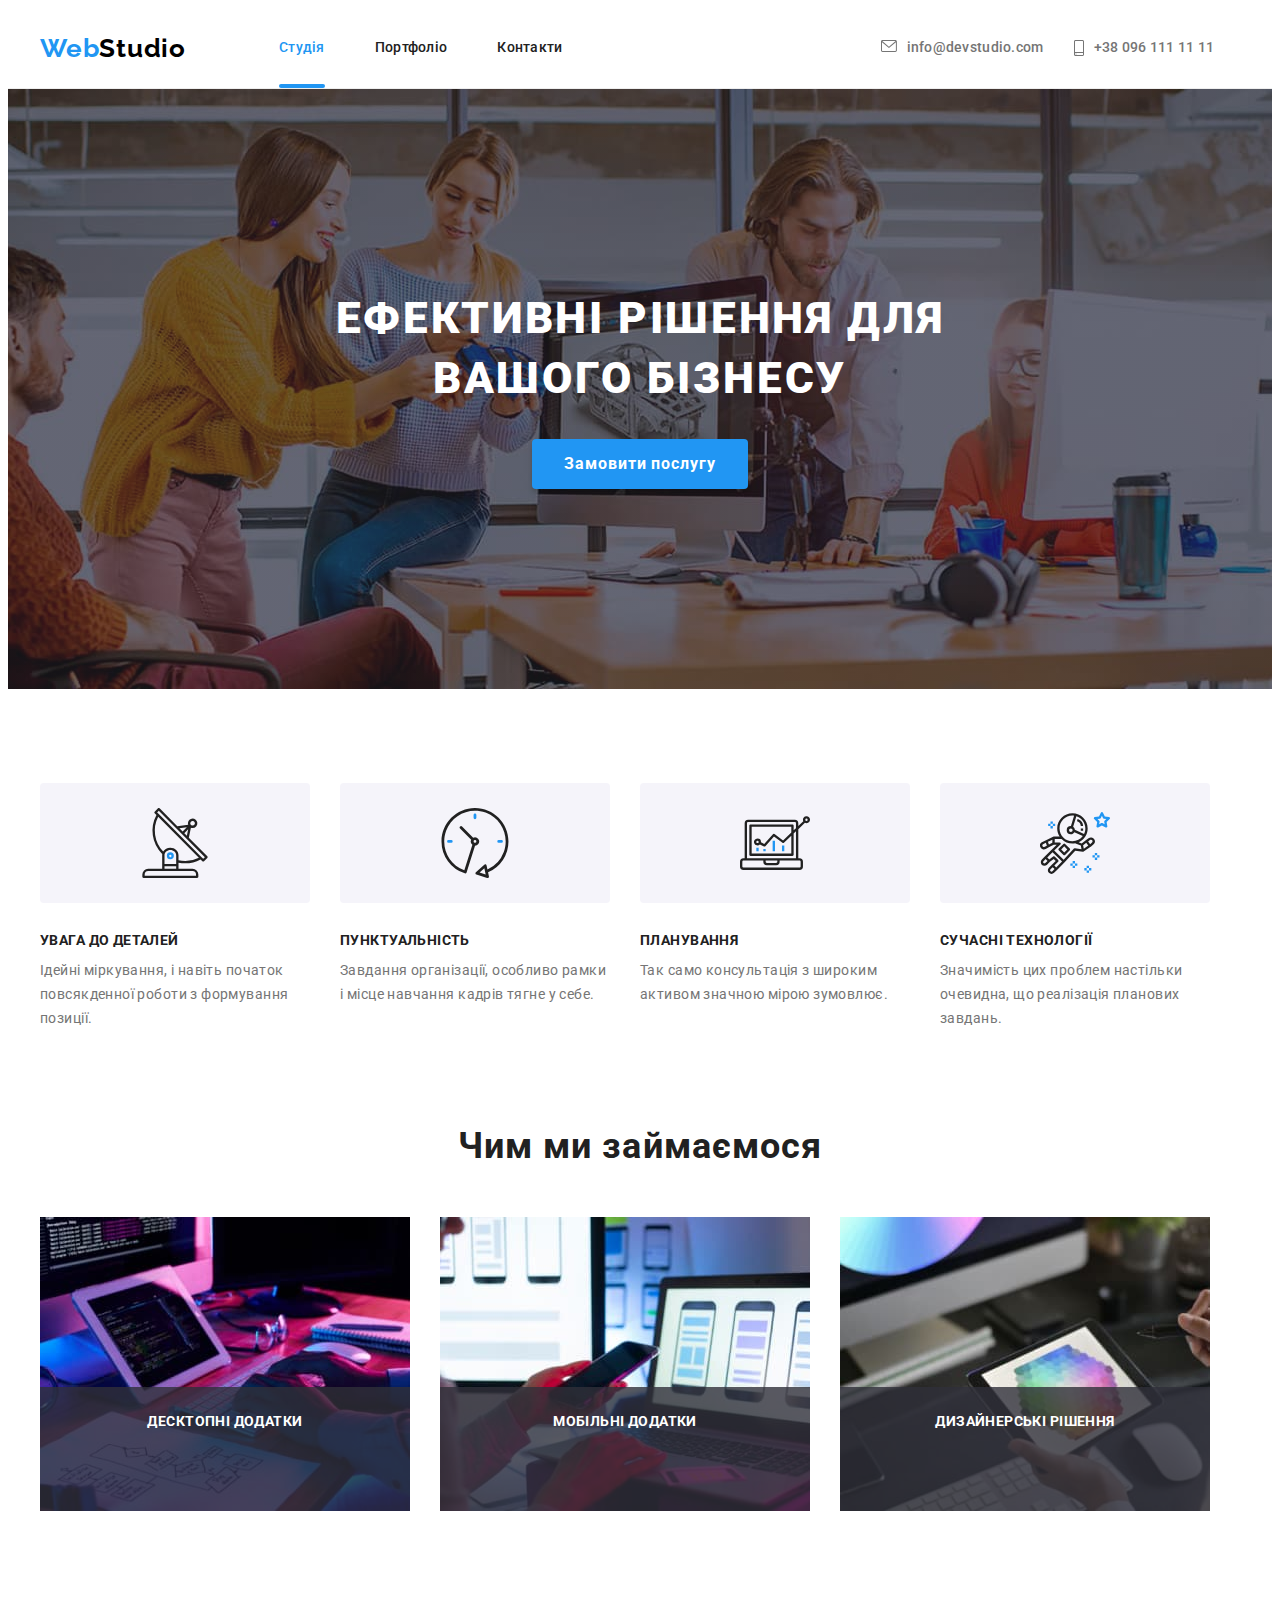
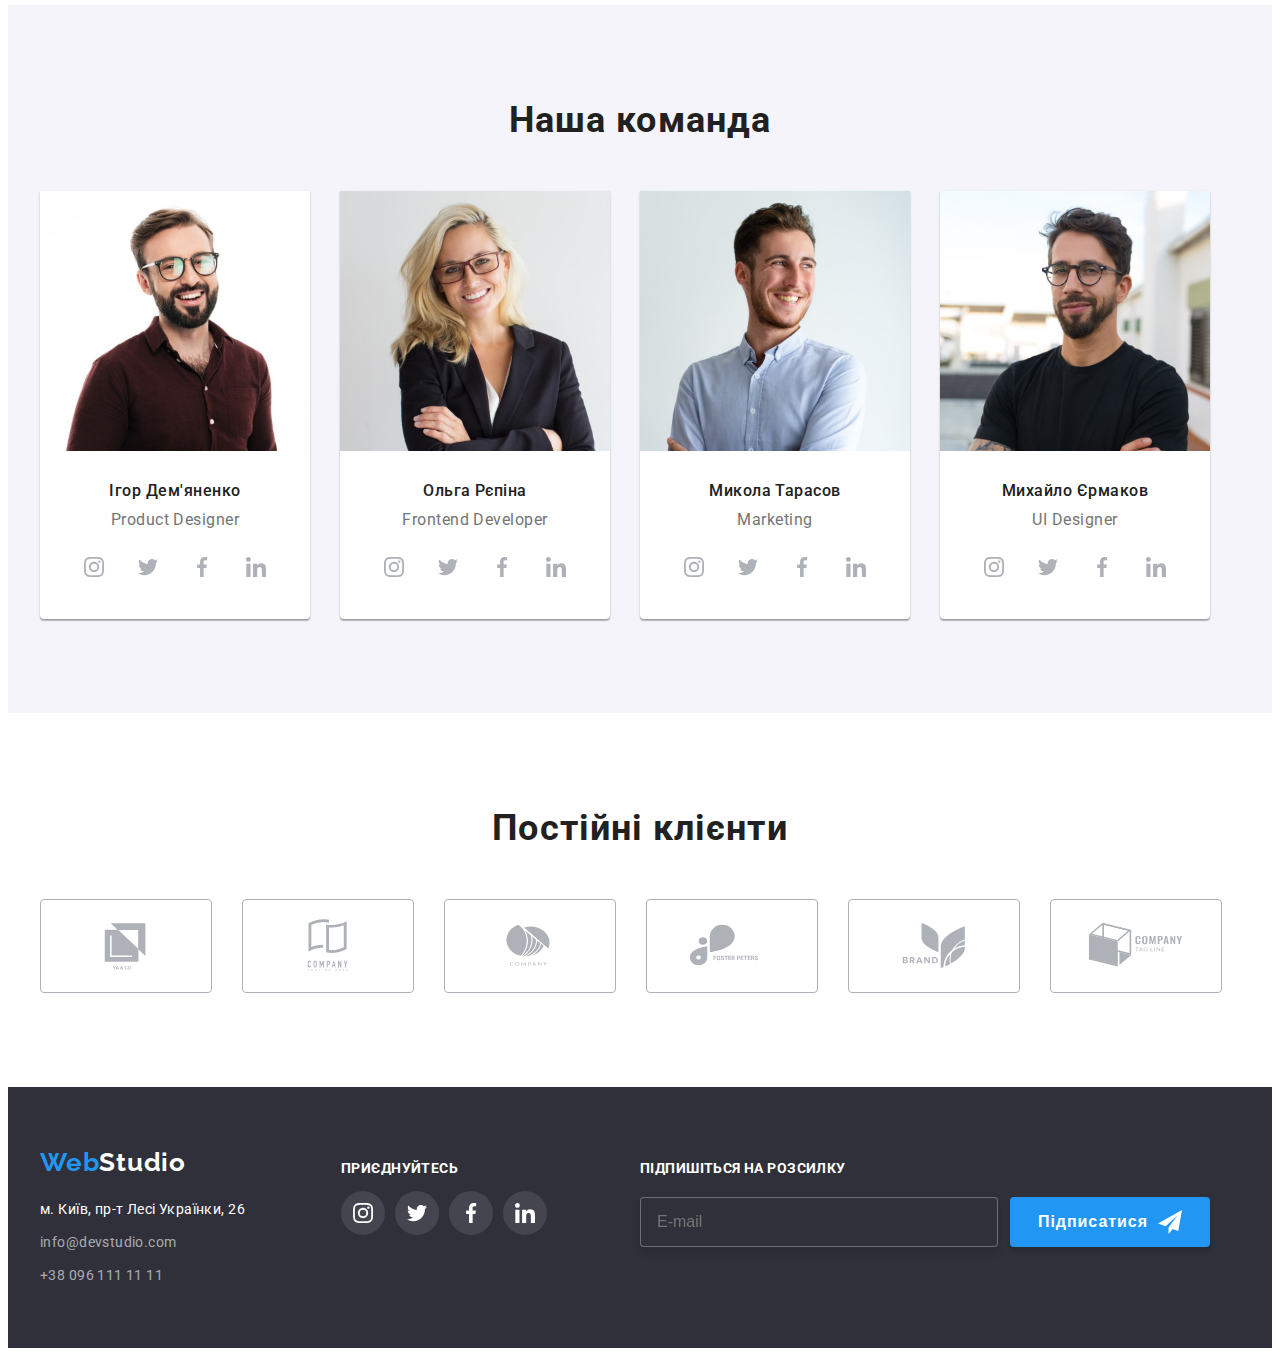
==== commit d04842f0: "Finish changes" ====
--- a/index.html
+++ b/index.html
@@ -67,7 +67,7 @@
       </section>
 
       <!-- Feature -->
-      <section class="section-feature">
+      <section class="section section-feature">
         <div class="container">
           <h2 hidden>Особливості</h2>
           <ul class="feature-list list">
@@ -607,14 +607,15 @@
               id="user_message"
               cols="30"
               rows="10"
-            >
-            </textarea>
+              placeholder="Введіть текст"
+            ></textarea>
           </div>
 
-          <div class="modal-form-group" role="group">
+          <div class="modal-form-agreement" role="group">
             <input class="modal-form-checkbox" type="checkbox" id="user_agreement" />
-            <label for="user_agreement"
-              >Погоджуюся з розсилкою та приймаю <a href="">Умови договору</a></label
+            <label class="modal-form-agreement-desc" for="user_agreement"
+              >Погоджуюся з розсилкою та приймаю
+              <a class="modal-form-agreement-link" href="">Умови договору</a></label
             >
           </div>
           <button class="modal-form-btn" type="submit">Відправити</button>
--- a/css/styles.css
+++ b/css/styles.css
@@ -220,6 +220,7 @@
 /*Section*/
 
 .section {
+    padding-top: 94px;
     padding-bottom: 94px;
 }
 .section-title {
@@ -236,11 +237,11 @@
 
 
 /* Features */
-.section-feature {
+/* .section-feature {
     padding-top: 94px;
     padding-bottom: 94px;
     
-}
+} */
 
 .feature-list {
     display: flex;
@@ -303,6 +304,9 @@
 
 /* What are we doing? */
 /* Чим займаємося */
+.section-devices {
+    padding-top: 0;
+}
 .device {
     position: relative;
     padding-top: 0;
@@ -343,7 +347,7 @@
 /* Наша команда */
 .section-our-team {
     background-color: var(--color-bg-btn-filters);
-    padding-bottom: 94px;
+    /* padding-bottom: 94px; */
 }
 .our-team {
     display: flex;
@@ -573,9 +577,6 @@
 .user-mail{
     display: flex;
     gap: 12px;
-    
-    
-    
 }
 .e-mail {
     width: 358px;
@@ -771,6 +772,7 @@
 
     min-width: 528px;
     min-height: 581px;
+    padding: 40px;
 
     background: var(--primary-color);
     box-shadow: 0px 1px 3px rgba(0, 0, 0, 0.12), 0px 1px 1px rgba(0, 0, 0, 0.14), 0px 2px 1px rgba(0, 0, 0, 0.2);
@@ -797,10 +799,15 @@
     background: var(--primary-color);
     border: 1px solid rgba(0, 0, 0, 0.1);
     border-radius: 50%;
-    
-    
+     transition: fill var(--anima-fast);
+}
+.btn-close:hover {
+    fill: var(--accent-color);
 }
 .modal-title {
+    display: block;
+    text-align: center  ;
+    margin-bottom: 12px;
     font-weight: 700;
     font-size: 20px;
     line-height: 1.15;
@@ -808,4 +815,145 @@
     letter-spacing: 0.03em;
     
     color: var(--primary-heading-color);
+}
+.modal-form-group {
+    margin-bottom: 20px;
+}
+.modal-form-label {
+    display: block;
+    margin-bottom: 4px;
+
+    font-size: 12px;
+    line-height: 1.17;
+    letter-spacing: 0.01em;
+
+    
+    
+    color:var(--primary-text-color);
+}
+.modal-form-wrapper {
+    position: relative;
+    margin-bottom: 10px;
+   
+}
+.modal-form-field {
+    width: 100%;
+    height: 40px;
+    padding-left: 42px;
+    padding-right: 42px;
+
+    border: 1px solid rgba(33, 33, 33, 0.2);
+    border-radius: 4px;
+    outline: 1px solid transparent;
+    outline-offset: -1px;
+    transition: outline var(--anima-fast);
+}
+.modal-form-icon {
+    position: absolute;
+    top: 50%;
+    left: 12px;
+    transform: translateY(-50%);
+
+    transition: fill var(--anima-fast);
+
+}
+.modal-form-field:focus {
+    outline-color: var(--accent-color);
+    border-radius: 4px;
+
+}
+.modal-form-field:focus +.modal-form-icon {
+    fill: var(--accent-color);
+}
+.modal-form-message {
+    display: block;
+    width: 100%;
+    height: 120px;
+    padding: 12px 16px;
+
+    resize: none;
+
+    border: 1px solid rgba(33, 33, 33, 0.2);
+    border-radius: 4px;
+
+    outline: 1px solid transparent;
+    outline-offset: -1px;
+    transition: outline var(--anima-fast);
+
+}
+.modal-form-message::placeholder {
+    font-size: 12px;
+    line-height: 1.17;
+    letter-spacing: 0.01em;
+    
+    color: rgba(117, 117, 117, 0.5);
+}
+
+.modal-form-message:focus {
+    outline-color: var(--accent-color);
+    border-radius: 4px;
+} 
+
+.modal-form-agreement {
+    display: flex;
+    justify-content: center;
+    align-items: center;
+    gap: 10px;
+
+    margin-bottom: 30px;
+}
+   
+.modal-form-agreement-link {
+    color: var(--accent-color);
+    text-underline-position: under;
+}
+.modal-form-checkbox {
+    appearance: none;
+    width: 16px;
+    height: 15px;
+
+    outline: 2px solid transparent;
+    outline-offset: -2px;
+    border: 2px solid var(--primary-heading-color);
+    border-radius: 2px;
+    background-position: center;
+    background-repeat: no-repeat;
+    background-size: 0;
+    background-image: url("data:image/svg+xml,%3Csvg width='13' height='10' viewBox='0 0 13 10' fill='none' xmlns='http://www.w3.org/2000/svg'%3E%3Cpath d='M1.95703 4.75166L1.88825 4.68604L1.81923 4.75141L0.93123 5.59258L0.854858 5.66492L0.930974 5.73753L4.42671 9.07236L4.49574 9.1382L4.56476 9.07236L12.069 1.91352L12.1449 1.84116L12.069 1.76881L11.1873 0.927644L11.1183 0.861826L11.0493 0.927611L4.49577 7.17353L1.95703 4.75166Z' fill='white' stroke='white' stroke-width='0.2'/%3E%3C/svg%3E%0A");
+
+    transition: 500ms
+}
+.modal-form-checkbox:checked {
+    outline-color: var(--accent-color);
+    background-color: var(--accent-color);
+    
+    background-size: 11px 8px;
+}
+.modal-form-agreement-desc {
+    font-size: 14px;
+    line-height: 1.71;
+    letter-spacing: 0.03em;
+    
+    color: var(--primary-text-color);
+
+    user-select: none;
+}
+
+.modal-form-btn {
+    display: block;
+    margin: 0 auto;
+    padding: 10px 52px;
+
+    font-family: inherit;
+    font-weight: 700;
+    font-size: 16px;
+    line-height: 1.9;
+    align-items: center;
+    letter-spacing: 0.06em;
+    cursor: pointer;
+
+    color: var(--primary-color);
+    background: var(--accent-color);
+    box-shadow: 0px 4px 4px var(--color-shadow-hero-button);
+    border-radius: 4px;
 }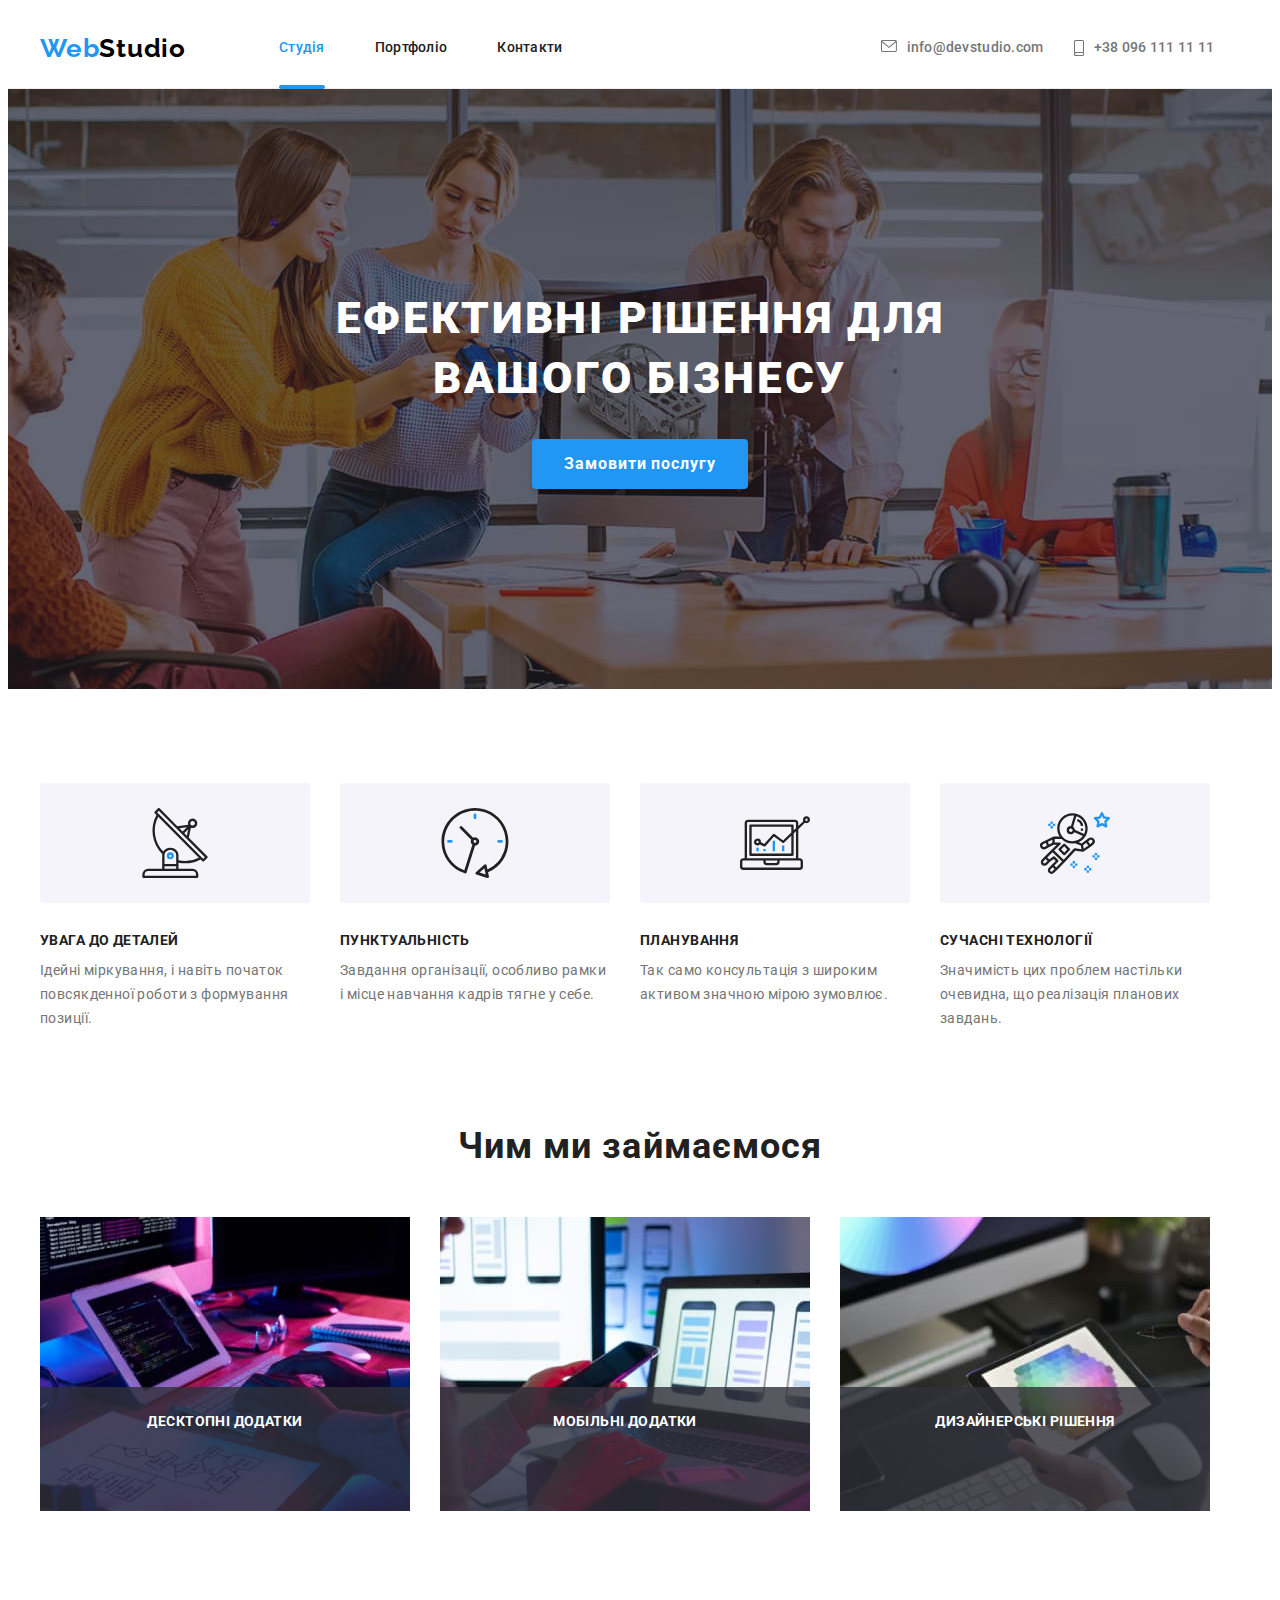
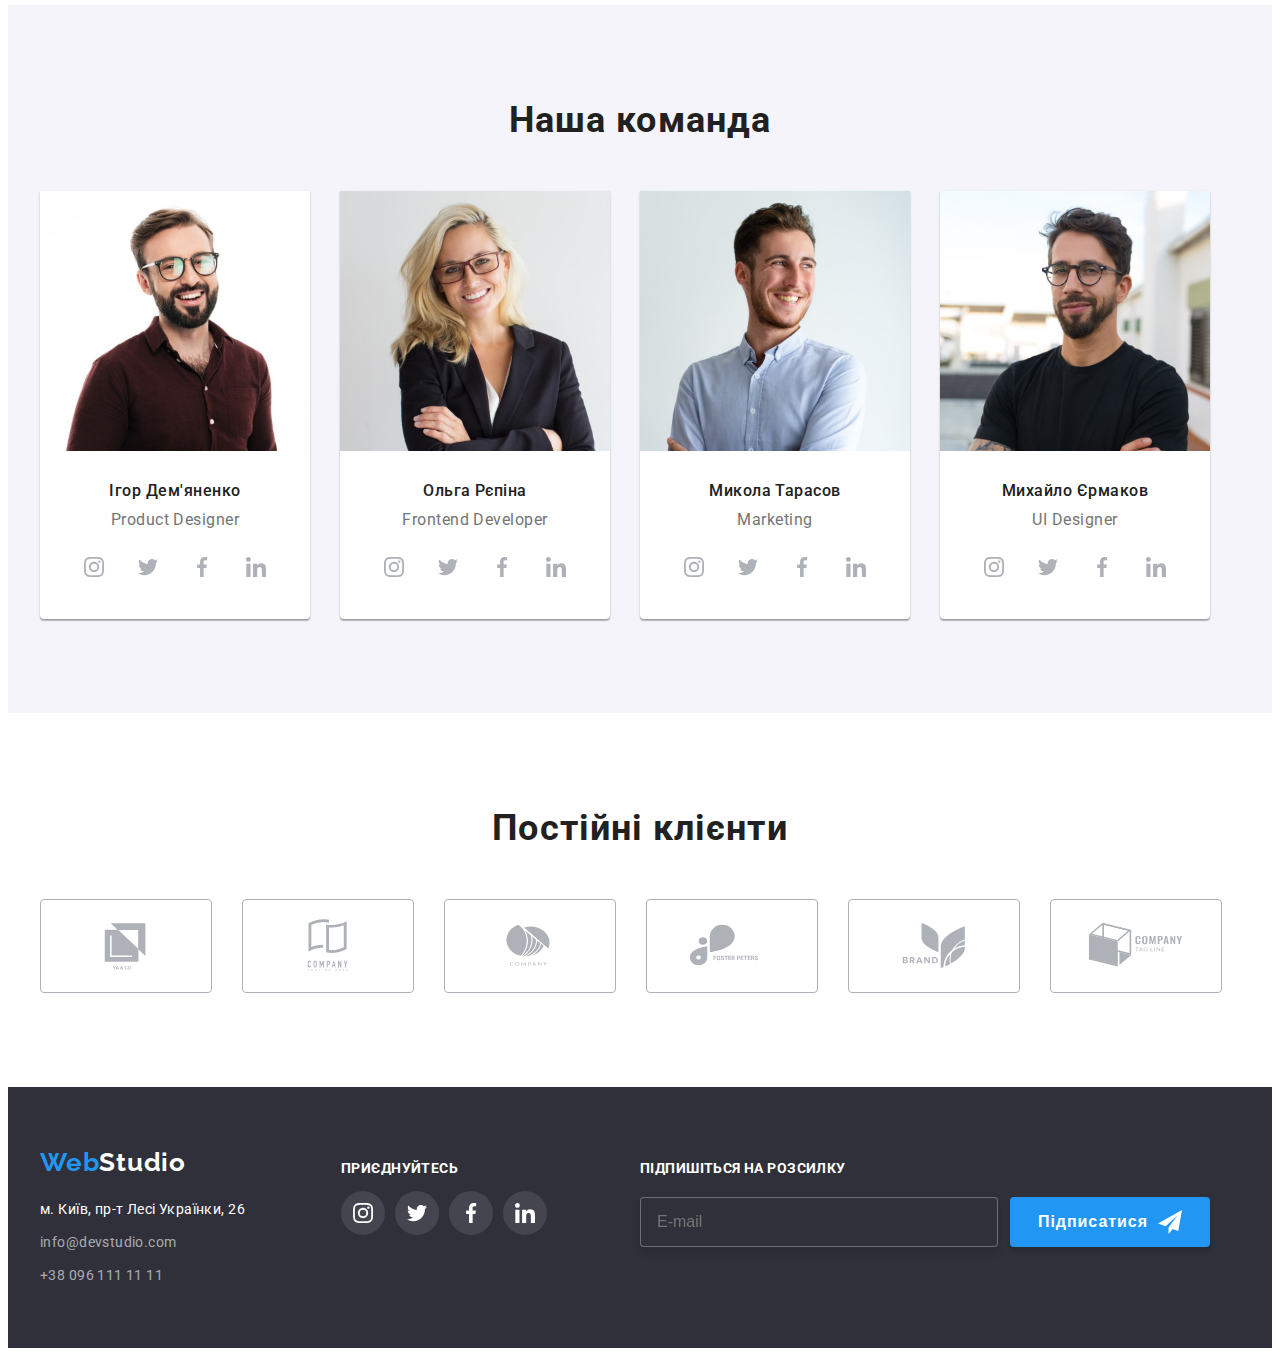
==== commit 3721a163: "Додавання атрибуту required" ====
--- a/index.html
+++ b/index.html
@@ -578,7 +578,13 @@
           <div class="modal-form-group" role="group">
             <label class="modal-form-label" for="user_name">Ім'я</label>
             <div class="modal-form-wrapper">
-              <input class="modal-form-field" type="text" name="user_name" id="user_name" />
+              <input
+                class="modal-form-field"
+                type="text"
+                name="user_name"
+                id="user_name"
+                required
+              />
               <svg class="modal-form-icon" width="18" height="18">
                 <use href="./images/icons.svg#icon-person"></use>
               </svg>
@@ -586,7 +592,13 @@
 
             <label class="modal-form-label" for="user_phone">Телефон</label>
             <div class="modal-form-wrapper">
-              <input class="modal-form-field" type="tel" name="user_phone" id="user_phone" />
+              <input
+                class="modal-form-field"
+                type="tel"
+                name="user_phone"
+                id="user_phone"
+                required
+              />
               <svg class="modal-form-icon" width="18" height="18">
                 <use href="./images/icons.svg#icon-phone"></use>
               </svg>
@@ -594,7 +606,13 @@
 
             <label class="modal-form-label" for="user_mail">Пошта</label>
             <div class="modal-form-wrapper">
-              <input class="modal-form-field" type="email" name="user_mail" id="user_mail" />
+              <input
+                class="modal-form-field"
+                type="email"
+                name="user_mail"
+                id="user_mail"
+                required
+              />
               <svg class="modal-form-icon" width="18" height="18">
                 <use href="./images/icons.svg#icon-email"></use>
               </svg>
@@ -612,7 +630,7 @@
           </div>
 
           <div class="modal-form-agreement" role="group">
-            <input class="modal-form-checkbox" type="checkbox" id="user_agreement" />
+            <input class="modal-form-checkbox" type="checkbox" id="user_agreement" required />
             <label class="modal-form-agreement-desc" for="user_agreement"
               >Погоджуюся з розсилкою та приймаю
               <a class="modal-form-agreement-link" href="">Умови договору</a></label
--- a/css/styles.css
+++ b/css/styles.css
@@ -120,7 +120,7 @@
 .heder-link::after {
     content: "";
     position: absolute;
-    bottom: 0;
+    bottom: -1px;
 
     display: block;
     width: 100%;
